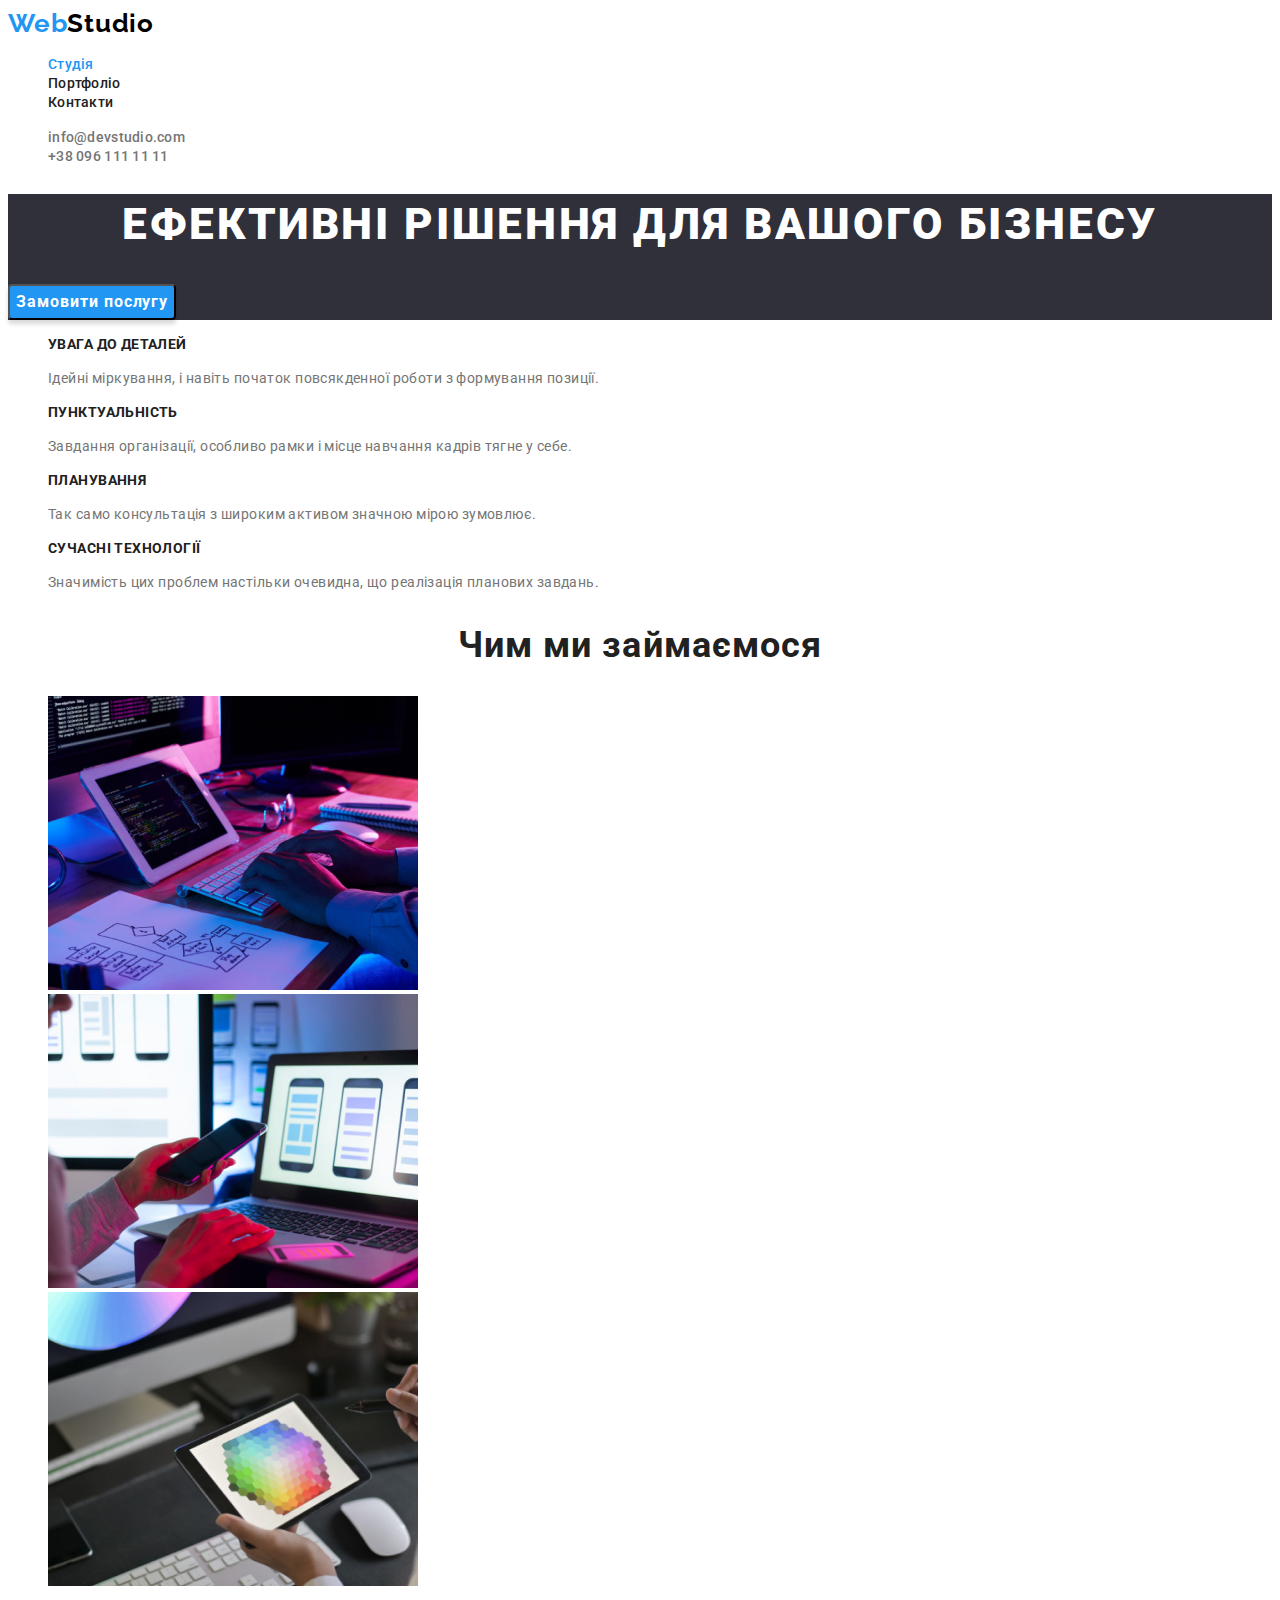
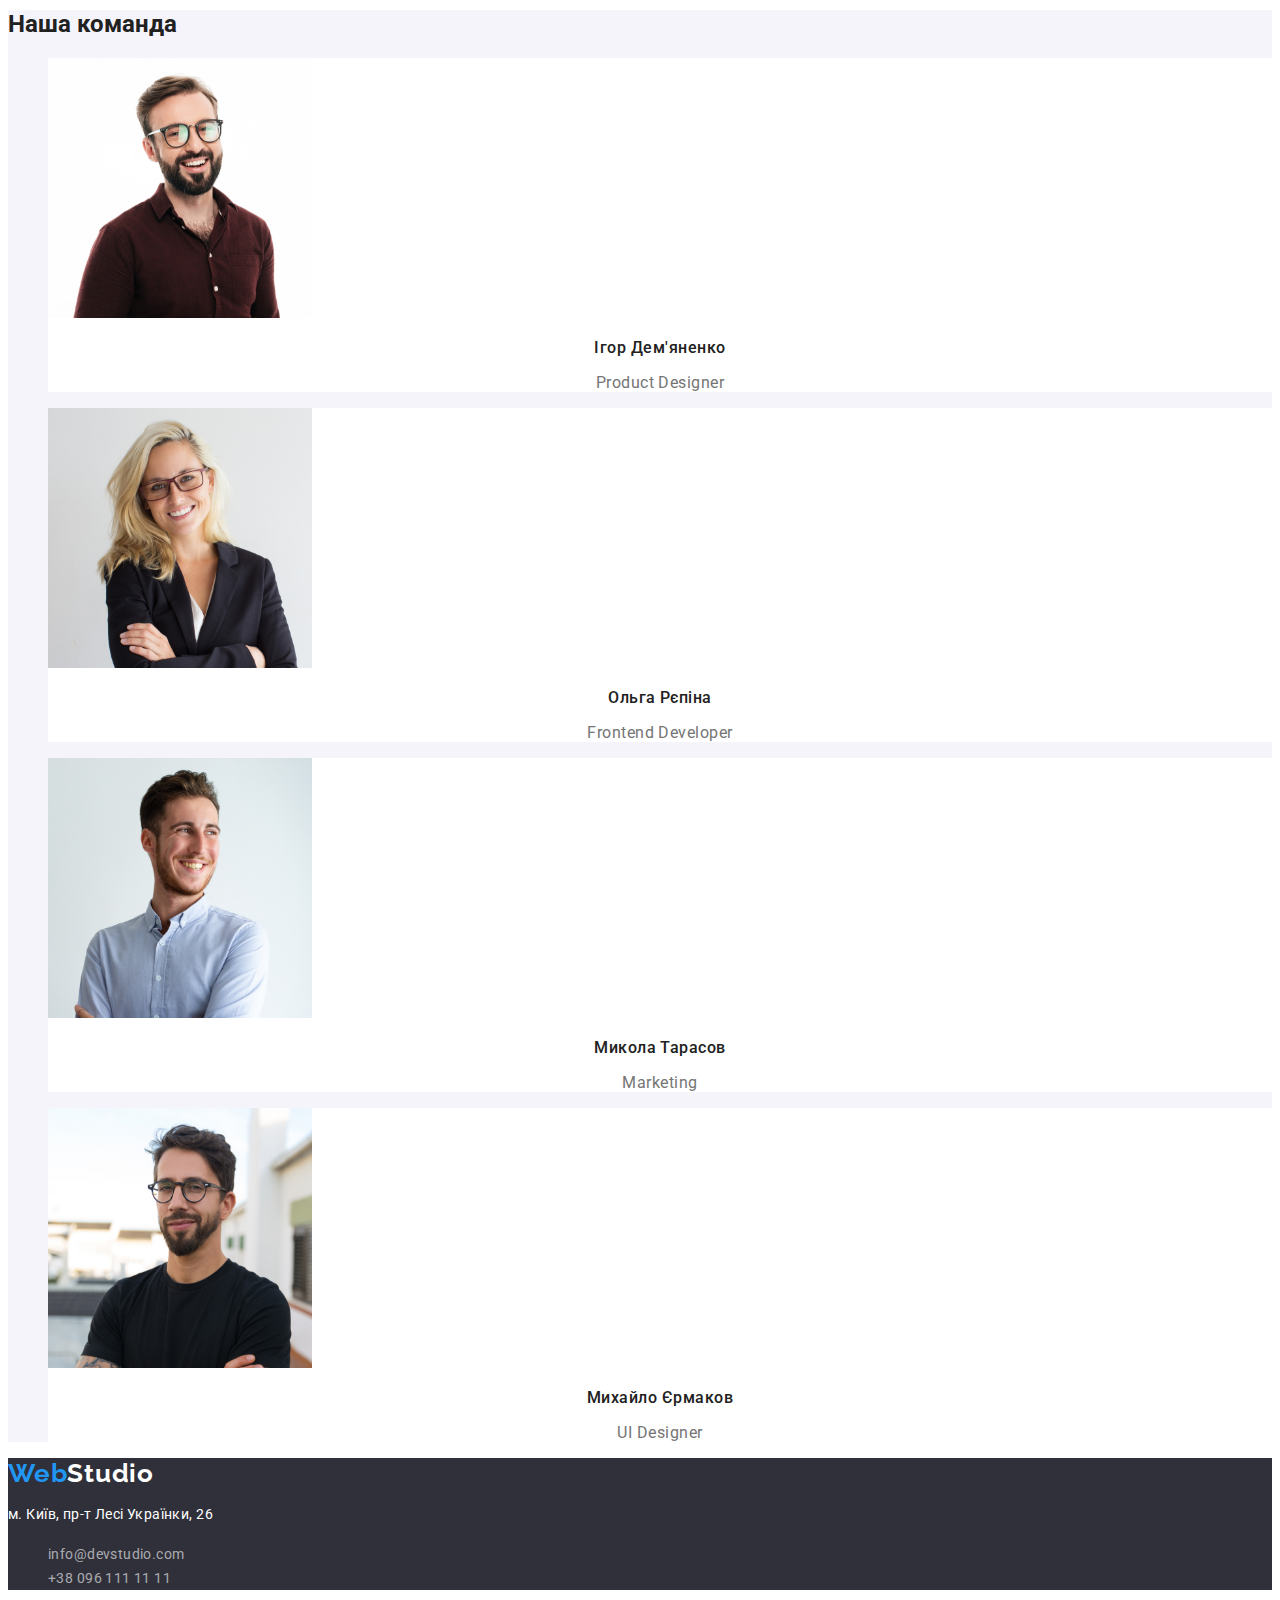
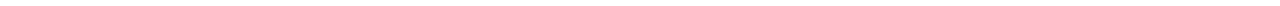
==== index.html @ c114417b "Add files via upload" ====
<!DOCTYPE html>
<html lang="uk">
  <head>
    <meta charset="UTF-8" />
    <meta name="viewport" content="width=device-width, initial-scale=1.0" />
    <link rel="stylesheet" href="./css/style.css" />
    <link rel="preconnect" href="https://fonts.googleapis.com" />
    <link rel="preconnect" href="https://fonts.gstatic.com" crossorigin />
    <link
      href="https://fonts.googleapis.com/css2?family=Montserrat:wght@400;700&family=Roboto:wght@400;500;700;900&display=swap"
      rel="stylesheet"
    />
    <link rel="preconnect" href="https://fonts.googleapis.com" />
    <link rel="preconnect" href="https://fonts.gstatic.com" crossorigin />
    <link
      href="https://fonts.googleapis.com/css2?family=Montserrat:wght@400;700&family=Raleway:wght@400;500;700;900&display=swap"
      rel="stylesheet"
    />

    <title>WebStudio</title>
  </head>

  <body class="body">
    <!-- the cap -->
    <header class="header">
      <nav>
        <a class="logo" href="./index.html"
          >Web<span class="studio">Studio</span></a
        >
        <ul class="page-list">
          <li>
            <a class="studia current" href="./index.html">Студія</a>
          </li>
          <li>
            <a class="portfolio" href="./portfolio.html">Портфоліо</a>
          </li>
          <li>
            <a class="contacts" href="./contacts.html">Контакти</a>
          </li>
        </ul>
      </nav>
      <ul class="list-header">
        <li>
          <a class="link-header" href="mailto:info@devstudio.com"
            >info@devstudio.com</a
          >
        </li>
        <li>
          <a class="link-header" href="tel:+380961111111">+38 096 111 11 11</a>
        </li>
      </ul>
    </header>

    <main>
      <!-- first box -->
      <section class="first-box">
        <h1 class="main-title">Ефективні рішення для вашого бізнесу</h1>
        <button class="main-button" type="button">
          <span class="text-main-button">Замовити послугу</span>
        </button>
      </section>

      <!-- second box -->
      <section class="second-box">
        <h2 hidden>наші переваги</h2>
        <ul class="page-list">
          <li>
            <h3 class="adv-title">УВАГА ДО ДЕТАЛЕЙ</h3>
            <p class="adv-paragraph">
              Ідейні міркування, і навіть початок повсякденної роботи з
              формування позиції.
            </p>
          </li>
          <li>
            <h3 class="adv-title">ПУНКТУАЛЬНІСТЬ</h3>
            <p class="adv-paragraph">
              Завдання організації, особливо рамки і місце навчання кадрів тягне
              у себе.
            </p>
          </li>
          <li>
            <h3 class="adv-title">ПЛАНУВАННЯ</h3>
            <p class="adv-paragraph">
              Так само консультація з широким активом значною мірою зумовлює.
            </p>
          </li>
          <li>
            <h3 class="adv-title">СУЧАСНІ ТЕХНОЛОГІЇ</h3>
            <p class="adv-paragraph">
              Значимість цих проблем настільки очевидна, що реалізація планових
              завдань.
            </p>
          </li>
        </ul>
      </section>
      <!-- work -->
      <section>
        <h2 class="third-title">Чим ми займаємося</h2>
        <ul class="page-list">
          <li>
            <img
              src="./images/programming.jpg"
              alt="programming"
              width="370"
              height="294"
            />
          </li>
          <li>
            <img
              src="./images/CreatingAplications.jpg"
              alt="CreatingAplications"
              width="370"
              height="294"
            />
          </li>
          <li>
            <img
              src="./images/testing.jpg"
              alt="testing"
              width="370"
              height="294"
            />
          </li>
        </ul>
      </section>
      <!-- our team -->
      <section class="our-team">
        <h2 class="our-team-title">Наша команда</h2>
        <ul class="page-list">
          <li class="igor">
            <img
              src="./images/igor.jpg"
              alt="Ігор Дем'яненко"
              width="264"
              height="260"
            />
            <h3 class="name">Ігор Дем'яненко</h3>
            <p class="proffetion">Product Designer</p>
          </li>
          <li class="olga">
            <img
              src="./images/olga.jpg"
              alt="Ольга Рєпіна"
              width="264"
              height="260"
            />
            <h3 class="name">Ольга Рєпіна</h3>
            <p class="proffetion">Frontend Developer</p>
          </li>
          <li class="mikola">
            <img
              src="./images/mikola.jpg"
              alt="Микола Тарасов"
              width="264"
              height="260"
            />
            <h3 class="name">Микола Тарасов</h3>
            <p class="proffetion">Marketing</p>
          </li>
          <li class="michailo">
            <img
              src="./images/michailo.jpg"
              alt="Михайло Єрмаков"
              width="264"
              height="260"
            />
            <h3 class="name">Михайло Єрмаков</h3>
            <p class="proffetion">UI Designer</p>
          </li>
        </ul>
      </section>
    </main>
    <!-- Floor -->
    <footer class="footer">
      <a class="web-foot" href="/"
        >Web<span class="studio-foot">Studio</span></a
      >
      <address class="address">
        <p class="addr">м. Київ, пр-т Лесі Українки, 26</p>
        <ul class="page-list">
          <li>
            <a class="link-foot" href="mailto:info@devstudio.com"
              >info@devstudio.com</a
            >
          </li>
          <li>
            <a class="link-foot" href="tel:+380961111111">+38 096 111 11 11</a>
          </li>
        </ul>
      </address>
    </footer>
  </body>
</html>
---- css/style.css ----
/* INDEX HTML */
:root {
  --second-color: #757575;
  --logo-color: #2196f3;
  --text-color: #212121;
  --text: Roboto, sans-serif;
  --logo-text: Raleway, sans-serif;
}
.body {
  font-family: Roboto, sans-serif;
  color: #212121;
  background: #fff;
}

.header {
  flex-shrink: 0;
}

.logo {
  color: var(--logo-color);
  font-family: var(--logo-text);
  font-size: 26px;
  font-style: normal;
  font-weight: 700;
  line-height: normal;
  letter-spacing: 0.78px;
  text-decoration: none;
}

.studio {
  color: #000;
  font-family: var(--logo-text);
  font-size: 26px;
  font-weight: 700;
  line-height: normal;
  letter-spacing: 0.78px;
}

.page-list {
  list-style: none;
}

.studia {
  color: var(--text-color);
  font-family: var(--text);
  font-size: 14px;
  font-weight: 500;
  line-height: normal;
  letter-spacing: 0.28px;
  text-decoration: none;
}

.page-list .studia.current {
  color: var(--logo-color);
}

.studia:hover,
.studia:focus {
  color: var(--logo-color);
  font-family: var(--text);
  font-size: 14px;
  font-style: normal;
  font-weight: 500;
  line-height: normal;
  letter-spacing: 0.28px;
}

.portfolio {
  color: var(--text-color);
  font-family: var(--text);
  font-size: 14px;
  font-weight: 500;
  line-height: normal;
  letter-spacing: 0.28px;
  text-decoration: none;
}

.portfolio:focus,
.portfolio:hover {
  color: var(--logo-color);
  font-family: var(--text);
  font-size: 14px;
  font-style: normal;
  font-weight: 500;
  line-height: normal;
  letter-spacing: 0.28px;
}

.contacts {
  color: var(--text-color);
  font-family: var(--text);
  font-size: 14px;
  font-weight: 500;
  line-height: normal;
  letter-spacing: 0.28px;
  text-decoration: none;
}

.contacts:focus,
.contacts:hover {
  color: var(--logo-color);
  font-family: var(--text);
  font-size: 14px;
  font-style: normal;
  font-weight: 500;
  line-height: normal;
  letter-spacing: 0.28px;
}

.list-header {
  list-style: none;
}

.link-header {
  color: var(--second-color);
  font-family: var(--text);
  font-size: 14px;
  font-style: normal;
  font-weight: 500;
  line-height: normal;
  letter-spacing: 0.28px;
  text-decoration: none;
}

.link-header:hover,
.link-header:focus {
  color: var(--logo-color);
  font-family: var(--text);
  font-size: 14px;
  font-style: normal;
  font-weight: 500;
  line-height: normal;
  letter-spacing: 0.28px;
}

/* first box index html */

.first-box {
  flex-shrink: 0;
  background: #2f303a;
}

.main-title {
  color: #fff;
  text-align: center;
  font-family: var(--text);
  font-size: 44px;
  font-style: normal;
  font-weight: 900;
  line-height: 60px;
  letter-spacing: 2.64px;
  text-transform: uppercase;
}

.main-button {
  border-radius: 4px;
  background: #2196f3;
  box-shadow: 0px 4px 4px 0px rgba(0, 0, 0, 0.15);
}

.text-main-button {
  color: #fff;
  text-align: center;
  font-family: var(--text);
  font-size: 16px;
  font-style: normal;
  font-weight: 700;
  line-height: 30px;
  letter-spacing: 0.96px;
  cursor: pointer;
}

/* second box index html */
.third-title {
  color: var(--text-color);
  text-align: center;
  font-family: var(--text);
  font-size: 36px;
  font-style: normal;
  font-weight: 700;
  line-height: normal;
  letter-spacing: 1.08px;
}

.adv-title {
  color: var(--text-color);
  font-family: var(--text);
  font-size: 14px;
  font-style: normal;
  font-weight: 700;
  letter-spacing: 0.42px;
  text-transform: uppercase;
}

.adv-paragraph {
  color: var(--second-color);
  font-family: var(--text);
  font-size: 14px;
  font-style: normal;
  font-weight: 400;
  line-height: 24px;
  letter-spacing: 0.42px;
}

/* our team */

.our-team-tile {
  color: var(--text-color);
  text-align: center;
  font-family: var(--text);
  font-size: 36px;
  font-style: normal;
  font-weight: 700;
  line-height: normal;
  letter-spacing: 1.08px;
}
.our-team {
  background: #f5f4fa;
}
.igor {
  background: #fff;
}
.olga {
  background: #fff;
}

.mikola {
  background: #fff;
}
.michailo {
  background: #fff;
}

.name {
  color: var(--text-color);
  font-family: var(--text);
  text-align: center;
  font-size: 16px;
  font-style: normal;
  font-weight: 500;
  line-height: normal;
  letter-spacing: 0.48px;
}

.proffetion {
  color: var(--second-color);
  font-family: var(--text);
  text-align: center;
  font-size: 16px;
  font-style: normal;
  font-weight: 400;
  line-height: normal;
  letter-spacing: 0.48px;
}

/* footer */

.footer {
  flex-shrink: 0;
  background: #2f303a;
}

.web-foot {
  color: var(--logo-color);
  font-family: var(--logo-text);
  font-size: 26px;
  font-weight: 700;
  letter-spacing: 0.78px;
  text-decoration: none;
}

.studio-foot {
  color: #fff;
  font-family: var(--logo-text);
  font-size: 26px;
  font-weight: 700;
  letter-spacing: 0.78px;
}

.address {
  font-style: normal;
}

.addr {
  color: #fff;
  font-family: var(--text);
  font-size: 14px;
  line-height: 24px;
  letter-spacing: 0.42px;
}

.link-foot {
  color: rgba(255, 255, 255, 0.6);
  font-family: var(--text);
  font-size: 14px;
  line-height: 24px;
  letter-spacing: 0.42px;
  text-decoration: none;
}

.link-foot:focus,
.link-foot:hover {
  color: var(--logo-color);
  font-family: var(--text);
  font-size: 14px;
  font-weight: 500;
  letter-spacing: 0.28px;
}

/* partfolio page */
.page-list .portfolio.current {
  color: var(--logo-color);
}

.sec-portfolio {
  gap: 94px;
  background: #fff;
}

.filter {
  color: var(--text-color);
  background-color: #f5f4fa;
  font-family: var(--text);
  font-size: 16px;
  font-style: normal;
  font-weight: 500;
  line-height: 26px;
  letter-spacing: 0.48px;
  cursor: pointer;
}

.filter:hover,
.filter:focus {
  background-color: #2196f3;
  color: #fff;
}

.link-work {
  text-decoration: none;
}

.work {
  width: 370px;
  height: 404px;
  flex-shrink: 0;
  border: 1px solid #eee;
  background: #fff;
}

.work-name {
  color: var(--text-color);
  font-family: var(--text);
  font-size: 18px;
  font-weight: 700;
  line-height: 36px;
  letter-spacing: 1.08px;
  width: 322px;
}

.work-title {
  font-family: var(--text);
  color: #757575;
  font-size: 16px;
  line-height: 30px;
  letter-spacing: 0.48px;
}

.page-list .filter.current {
  color: #fff;
  background-color: var(--logo-color);
}
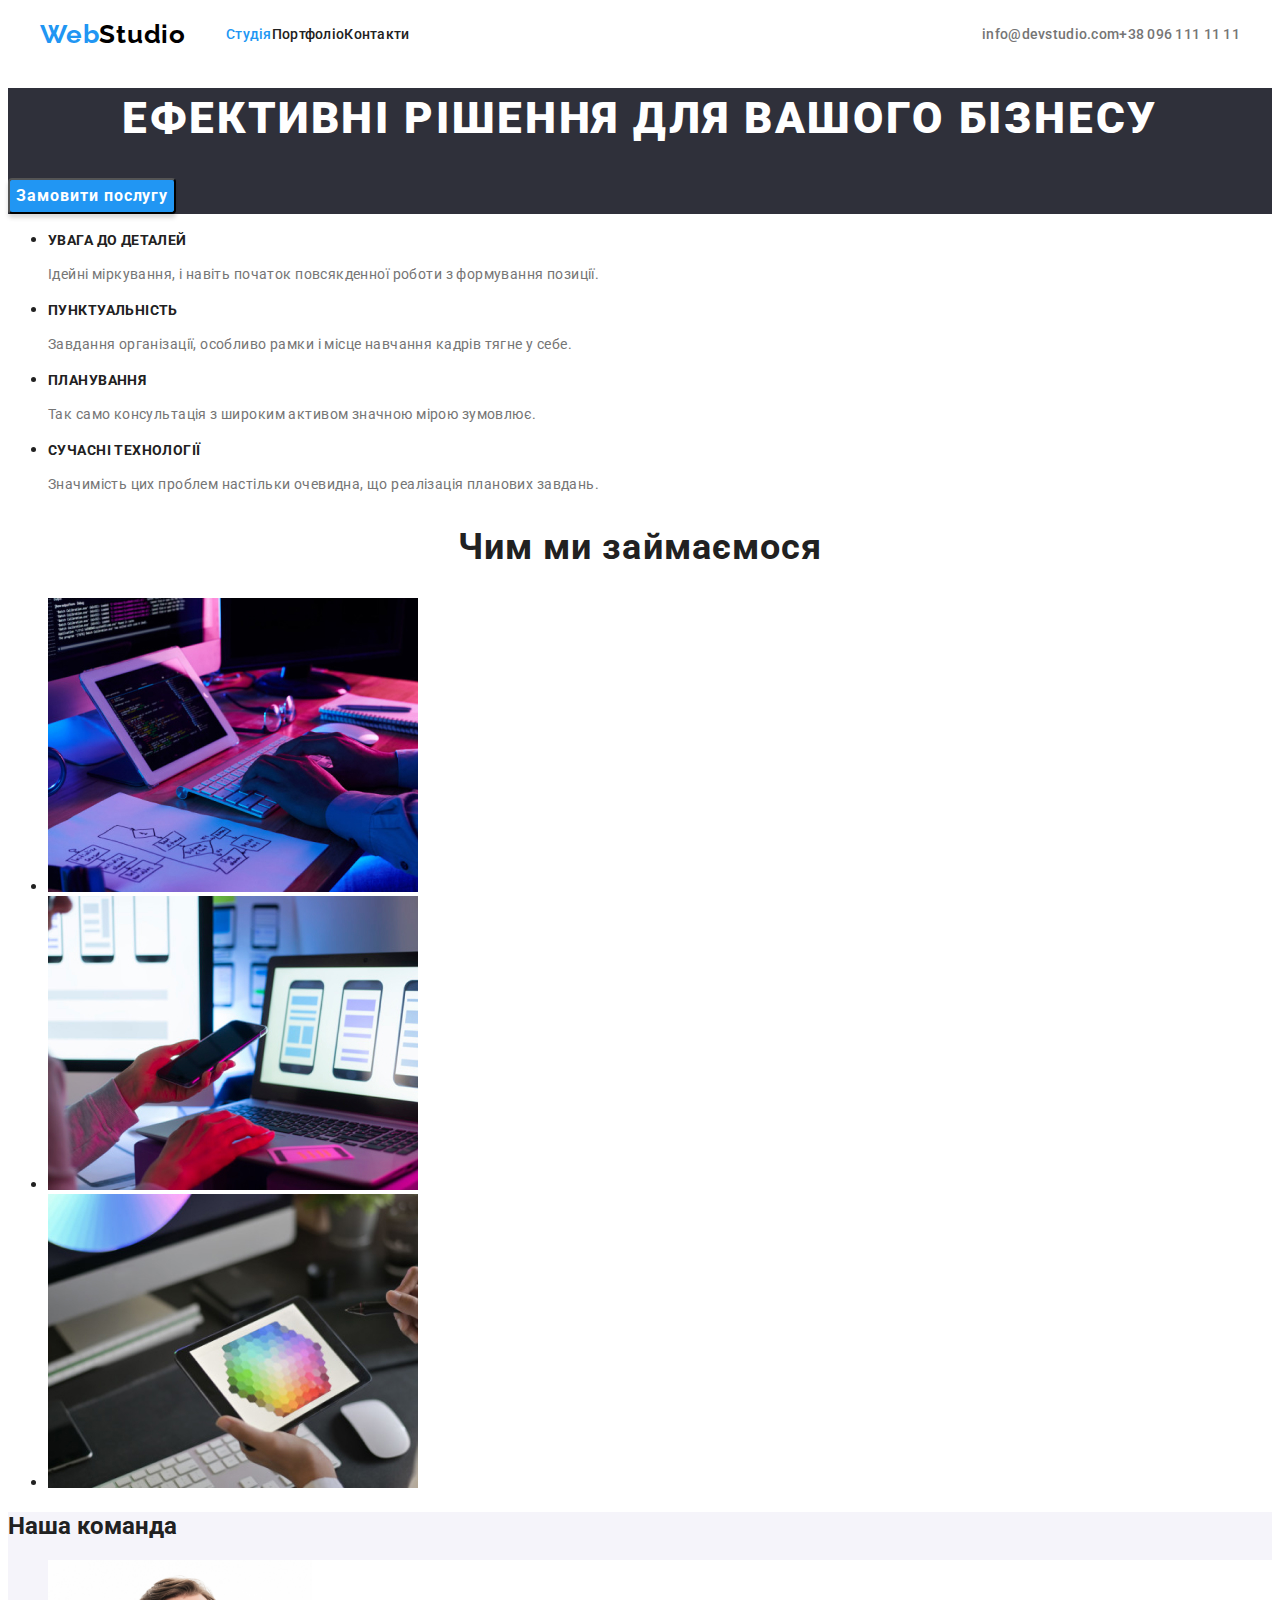
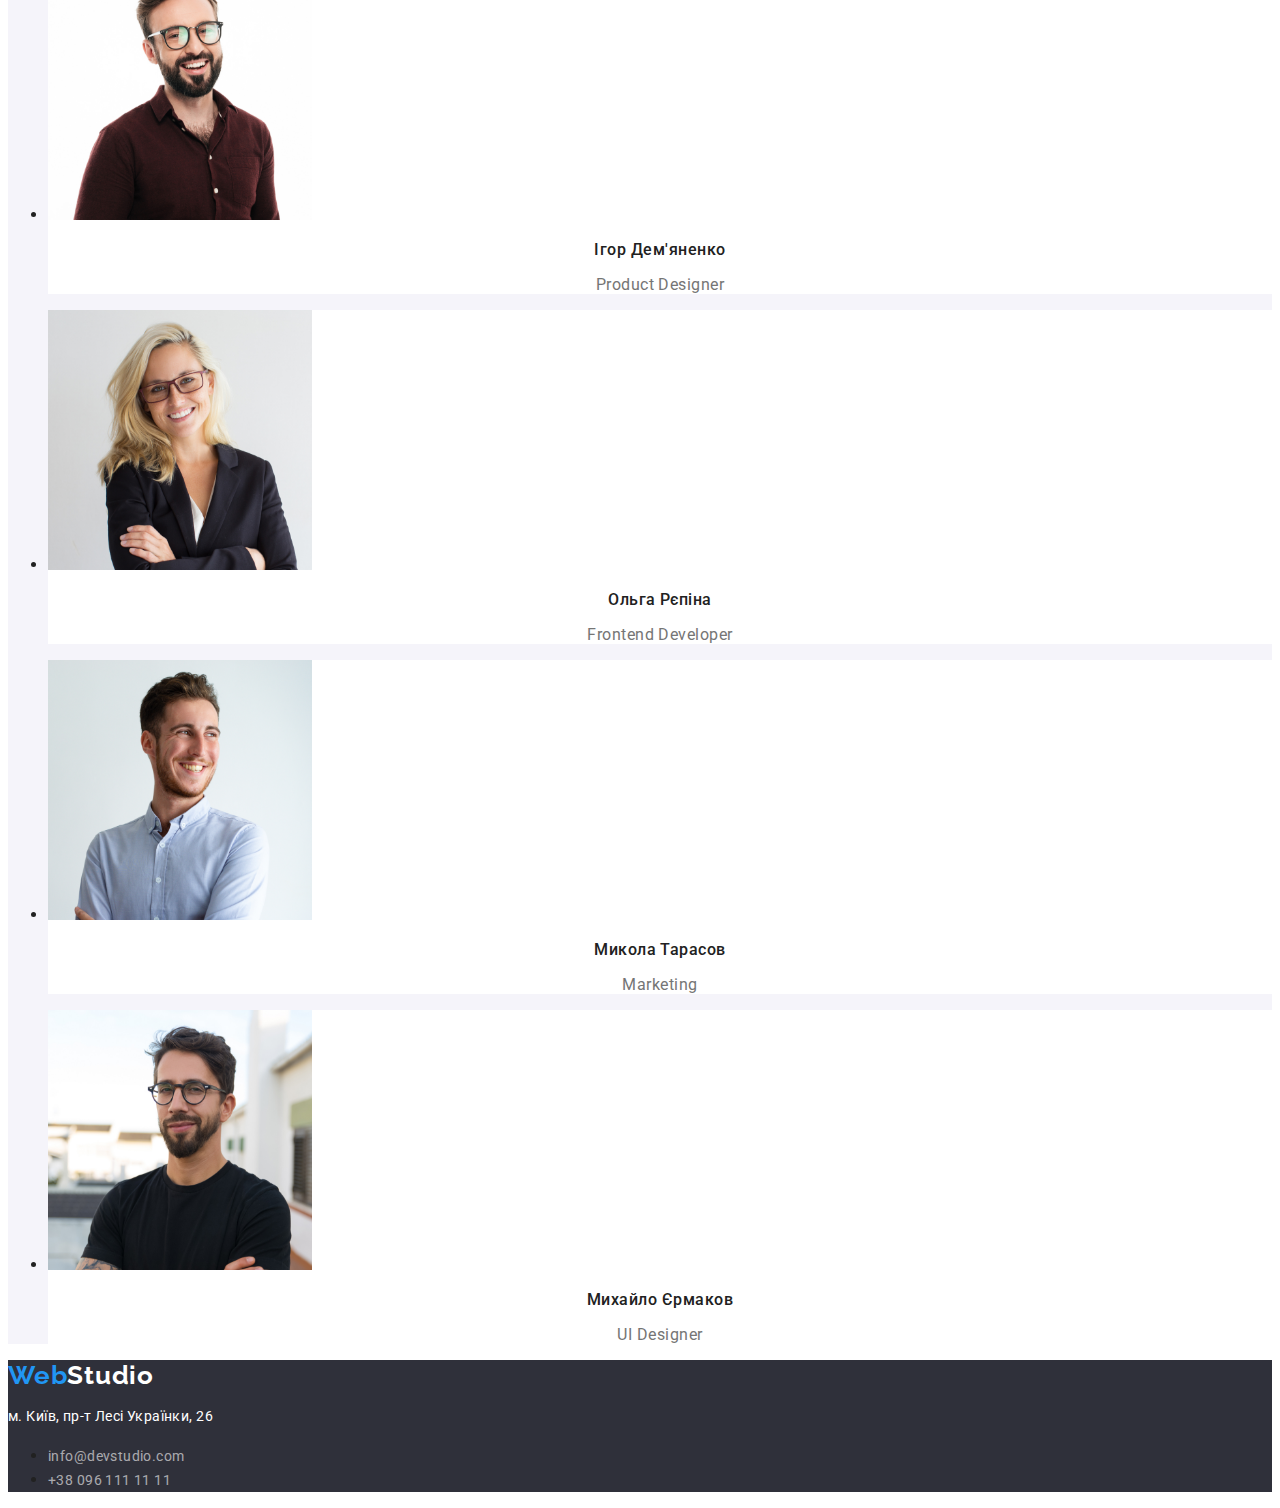
==== commit 6050b419: "ь" ====
--- a/index.html
+++ b/index.html
@@ -3,7 +3,7 @@
   <head>
     <meta charset="UTF-8" />
     <meta name="viewport" content="width=device-width, initial-scale=1.0" />
-    <link rel="stylesheet" href="./css/style.css" />
+
     <link rel="preconnect" href="https://fonts.googleapis.com" />
     <link rel="preconnect" href="https://fonts.gstatic.com" crossorigin />
     <link
@@ -16,39 +16,52 @@
       href="https://fonts.googleapis.com/css2?family=Montserrat:wght@400;700&family=Raleway:wght@400;500;700;900&display=swap"
       rel="stylesheet"
     />
-
+    <link
+      rel="stylesheet"
+      href="https://cdnjs.cloudflare.com/ajax/libs/modern-normalize/2.0.0/modern-normalize.min.css"
+      integrity="sha512-4xo8blKMVCiXpTaLzQSLSw3KFOVPWhm/TRtuPVc4WG6kUgjH6J03IBuG7JZPkcWMxJ5huwaBpOpnwYElP/m6wg=="
+      crossorigin="anonymous"
+      referrerpolicy="no-referrer"
+    />
+    <link rel="stylesheet" href="./css/style.css" />
     <title>WebStudio</title>
   </head>
 
   <body class="body">
     <!-- the cap -->
     <header class="header">
-      <nav>
-        <a class="logo" href="./index.html"
-          >Web<span class="studio">Studio</span></a
-        >
-        <ul class="page-list">
-          <li>
-            <a class="studia current" href="./index.html">Студія</a>
-          </li>
-          <li>
-            <a class="portfolio" href="./portfolio.html">Портфоліо</a>
-          </li>
-          <li>
-            <a class="contacts" href="./contacts.html">Контакти</a>
-          </li>
-        </ul>
-      </nav>
-      <ul class="list-header">
-        <li>
-          <a class="link-header" href="mailto:info@devstudio.com"
-            >info@devstudio.com</a
-          >
-        </li>
-        <li>
-          <a class="link-header" href="tel:+380961111111">+38 096 111 11 11</a>
-        </li>
-      </ul>
+      <div class="conteiner">
+        <div class="head-conteiner">
+          <nav class="nav-conteiner">
+            <a class="logo" href="./index.html"
+              >Web<span class="studio">Studio</span></a
+            >
+            <ul class="nav-list">
+              <li>
+                <a class="nav-item current" href="./index.html">Студія</a>
+              </li>
+              <li>
+                <a class="nav-item" href="./portfolio.html">Портфоліо</a>
+              </li>
+              <li>
+                <a class="nav-item" href="./contacts.html">Контакти</a>
+              </li>
+            </ul>
+          </nav>
+          <ul class="list-header">
+            <li>
+              <a class="link-header" href="mailto:info@devstudio.com"
+                >info@devstudio.com</a
+              >
+            </li>
+            <li>
+              <a class="link-header" href="tel:+380961111111"
+                >+38 096 111 11 11</a
+              >
+            </li>
+          </ul>
+        </div>
+      </div>
     </header>
 
     <main>
--- a/css/style.css
+++ b/css/style.css
@@ -1,4 +1,10 @@
 /* INDEX HTML */
+
+*,
+::before,
+::after {
+  box-sizing: border-box;
+}
 :root {
   --second-color: #757575;
   --logo-color: #2196f3;
@@ -12,8 +18,20 @@
   background: #fff;
 }
 
+.conteiner {
+  width: 1200px;
+  margin-right: auto;
+  margin-left: auto;
+}
+
 .header {
   flex-shrink: 0;
+}
+
+.head-conteiner {
+  display: flex;
+  justify-content: space-between;
+  align-items: center;
 }
 
 .logo {
@@ -36,68 +54,34 @@
   letter-spacing: 0.78px;
 }
 
-.page-list {
+.nav-conteiner {
+  display: flex;
+
+  align-items: center;
+}
+
+.nav-list {
   list-style: none;
-}
-
-.studia {
-  color: var(--text-color);
-  font-family: var(--text);
-  font-size: 14px;
-  font-weight: 500;
-  line-height: normal;
-  letter-spacing: 0.28px;
-  text-decoration: none;
-}
-
-.page-list .studia.current {
-  color: var(--logo-color);
-}
-
-.studia:hover,
-.studia:focus {
-  color: var(--logo-color);
-  font-family: var(--text);
-  font-size: 14px;
-  font-style: normal;
-  font-weight: 500;
-  line-height: normal;
-  letter-spacing: 0.28px;
-}
-
-.portfolio {
-  color: var(--text-color);
-  font-family: var(--text);
-  font-size: 14px;
-  font-weight: 500;
-  line-height: normal;
-  letter-spacing: 0.28px;
-  text-decoration: none;
-}
-
-.portfolio:focus,
-.portfolio:hover {
-  color: var(--logo-color);
-  font-family: var(--text);
-  font-size: 14px;
-  font-style: normal;
-  font-weight: 500;
-  line-height: normal;
-  letter-spacing: 0.28px;
-}
-
-.contacts {
-  color: var(--text-color);
-  font-family: var(--text);
-  font-size: 14px;
-  font-weight: 500;
-  line-height: normal;
-  letter-spacing: 0.28px;
-  text-decoration: none;
-}
-
-.contacts:focus,
-.contacts:hover {
+  display: flex;
+}
+
+.nav-item {
+  color: var(--text-color);
+  font-family: var(--text);
+  font-size: 14px;
+  font-weight: 500;
+  line-height: normal;
+  letter-spacing: 0.28px;
+  text-decoration: none;
+  display: flex;
+}
+
+.nav-list .nav-item.current {
+  color: var(--logo-color);
+}
+
+.nav-item:hover,
+.nav-item:focus {
   color: var(--logo-color);
   font-family: var(--text);
   font-size: 14px;
@@ -109,6 +93,7 @@
 
 .list-header {
   list-style: none;
+  display: flex;
 }
 
 .link-header {
@@ -138,6 +123,8 @@
 .first-box {
   flex-shrink: 0;
   background: #2f303a;
+  justify-content: center;
+  align-items: center;
 }
 
 .main-title {
@@ -365,7 +352,11 @@
   letter-spacing: 0.48px;
 }
 
-.page-list .filter.current {
+.filter-list {
+  list-style: none;
+}
+
+.filter-list .filter.current {
   color: #fff;
   background-color: var(--logo-color);
 }
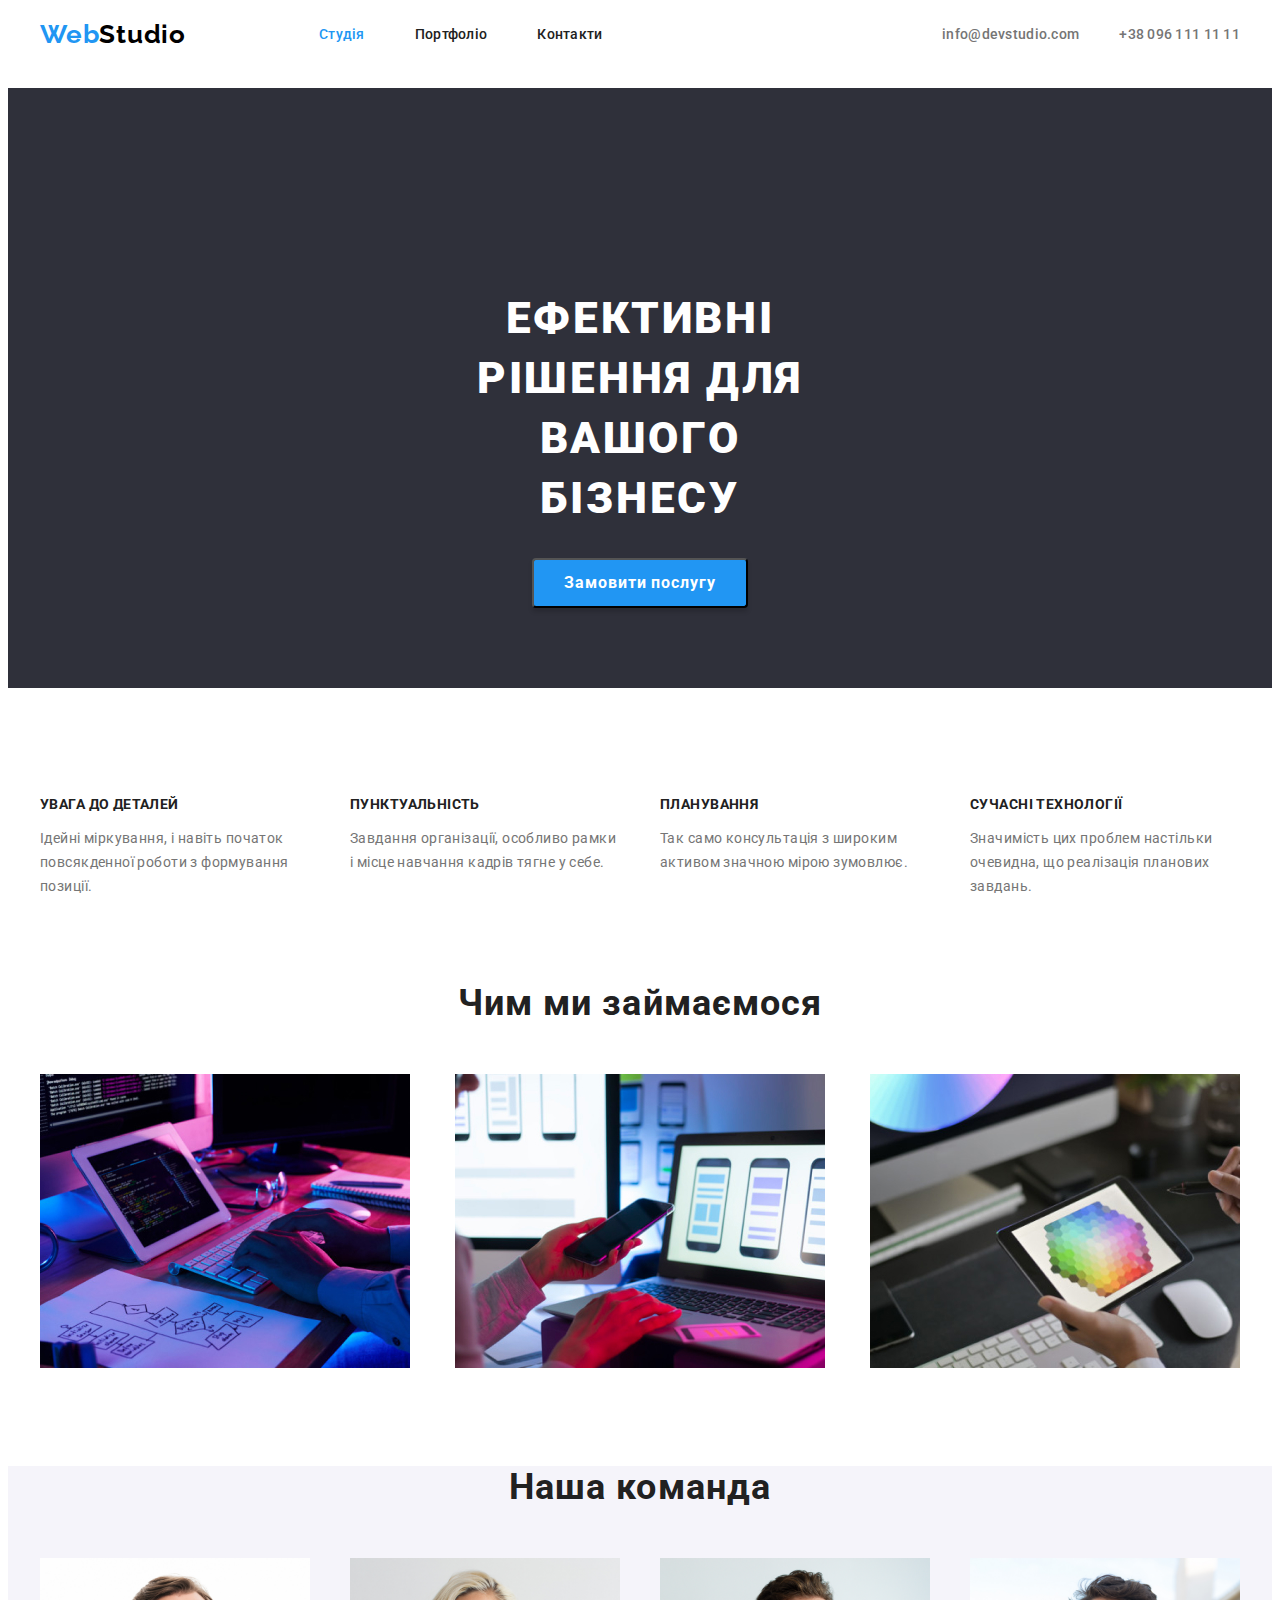
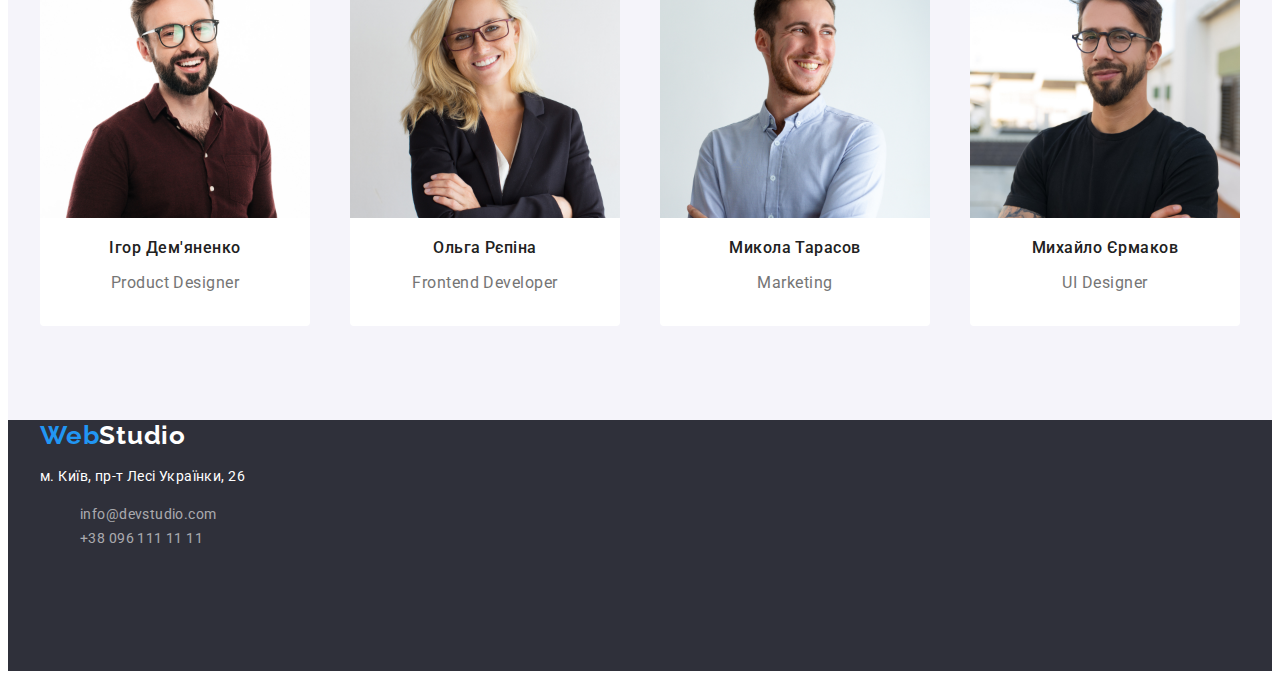
==== commit 1feff3b1: "m" ====
--- a/index.html
+++ b/index.html
@@ -37,24 +37,24 @@
               >Web<span class="studio">Studio</span></a
             >
             <ul class="nav-list">
-              <li>
-                <a class="nav-item current" href="./index.html">Студія</a>
+              <li class="nav-item">
+                <a class="nav-link current" href="./index.html">Студія</a>
               </li>
-              <li>
-                <a class="nav-item" href="./portfolio.html">Портфоліо</a>
+              <li class="nav-item">
+                <a class="nav-link" href="./portfolio.html">Портфоліо</a>
               </li>
-              <li>
-                <a class="nav-item" href="./contacts.html">Контакти</a>
+              <li class="nav-item">
+                <a class="nav-link" href="./contacts.html">Контакти</a>
               </li>
             </ul>
           </nav>
           <ul class="list-header">
-            <li>
+            <li class="mail-tel">
               <a class="link-header" href="mailto:info@devstudio.com"
                 >info@devstudio.com</a
               >
             </li>
-            <li>
+            <li class="mail-tel">
               <a class="link-header" href="tel:+380961111111"
                 >+38 096 111 11 11</a
               >
@@ -68,139 +68,159 @@
       <!-- first box -->
       <section class="first-box">
         <h1 class="main-title">Ефективні рішення для вашого бізнесу</h1>
-        <button class="main-button" type="button">
-          <span class="text-main-button">Замовити послугу</span>
-        </button>
+        <div class="hero-button">
+          <button class="main-button" type="button">
+            <span class="text-main-button">Замовити послугу</span>
+          </button>
+        </div>
       </section>
 
       <!-- second box -->
       <section class="second-box">
-        <h2 hidden>наші переваги</h2>
-        <ul class="page-list">
-          <li>
-            <h3 class="adv-title">УВАГА ДО ДЕТАЛЕЙ</h3>
-            <p class="adv-paragraph">
-              Ідейні міркування, і навіть початок повсякденної роботи з
-              формування позиції.
-            </p>
-          </li>
-          <li>
-            <h3 class="adv-title">ПУНКТУАЛЬНІСТЬ</h3>
-            <p class="adv-paragraph">
-              Завдання організації, особливо рамки і місце навчання кадрів тягне
-              у себе.
-            </p>
-          </li>
-          <li>
-            <h3 class="adv-title">ПЛАНУВАННЯ</h3>
-            <p class="adv-paragraph">
-              Так само консультація з широким активом значною мірою зумовлює.
-            </p>
-          </li>
-          <li>
-            <h3 class="adv-title">СУЧАСНІ ТЕХНОЛОГІЇ</h3>
-            <p class="adv-paragraph">
-              Значимість цих проблем настільки очевидна, що реалізація планових
-              завдань.
-            </p>
-          </li>
-        </ul>
+        <div class="conteiner">
+          <h2 hidden>наші переваги</h2>
+          <ul class="adv-list">
+            <li class="adv-item">
+              <h3 class="adv-title">УВАГА ДО ДЕТАЛЕЙ</h3>
+              <p class="adv-paragraph">
+                Ідейні міркування, і навіть початок повсякденної роботи з
+                формування позиції.
+              </p>
+            </li>
+            <li class="adv-item">
+              <h3 class="adv-title">ПУНКТУАЛЬНІСТЬ</h3>
+              <p class="adv-paragraph">
+                Завдання організації, особливо рамки і місце навчання кадрів
+                тягне у себе.
+              </p>
+            </li>
+            <li class="adv-item">
+              <h3 class="adv-title">ПЛАНУВАННЯ</h3>
+              <p class="adv-paragraph">
+                Так само консультація з широким активом значною мірою зумовлює.
+              </p>
+            </li>
+            <li class="adv-item">
+              <h3 class="adv-title">СУЧАСНІ ТЕХНОЛОГІЇ</h3>
+              <p class="adv-paragraph">
+                Значимість цих проблем настільки очевидна, що реалізація
+                планових завдань.
+              </p>
+            </li>
+          </ul>
+        </div>
       </section>
       <!-- work -->
       <section>
-        <h2 class="third-title">Чим ми займаємося</h2>
-        <ul class="page-list">
-          <li>
-            <img
-              src="./images/programming.jpg"
-              alt="programming"
-              width="370"
-              height="294"
-            />
-          </li>
-          <li>
-            <img
-              src="./images/CreatingAplications.jpg"
-              alt="CreatingAplications"
-              width="370"
-              height="294"
-            />
-          </li>
-          <li>
-            <img
-              src="./images/testing.jpg"
-              alt="testing"
-              width="370"
-              height="294"
-            />
-          </li>
-        </ul>
+        <div class="conteiner">
+          <h2 class="third-title">Чим ми займаємося</h2>
+          <ul class="work-list">
+            <li class="work-image">
+              <img
+                src="./images/programming.jpg"
+                alt="programming"
+                width="370"
+                height="294"
+              />
+            </li>
+            <li class="work-image">
+              <img
+                src="./images/CreatingAplications.jpg"
+                alt="CreatingAplications"
+                width="370"
+                height="294"
+              />
+            </li>
+            <li class="work-image">
+              <img
+                src="./images/testing.jpg"
+                alt="testing"
+                width="370"
+                height="294"
+              />
+            </li>
+          </ul>
+        </div>
       </section>
       <!-- our team -->
       <section class="our-team">
-        <h2 class="our-team-title">Наша команда</h2>
-        <ul class="page-list">
-          <li class="igor">
-            <img
-              src="./images/igor.jpg"
-              alt="Ігор Дем'яненко"
-              width="264"
-              height="260"
-            />
-            <h3 class="name">Ігор Дем'яненко</h3>
-            <p class="proffetion">Product Designer</p>
-          </li>
-          <li class="olga">
-            <img
-              src="./images/olga.jpg"
-              alt="Ольга Рєпіна"
-              width="264"
-              height="260"
-            />
-            <h3 class="name">Ольга Рєпіна</h3>
-            <p class="proffetion">Frontend Developer</p>
-          </li>
-          <li class="mikola">
-            <img
-              src="./images/mikola.jpg"
-              alt="Микола Тарасов"
-              width="264"
-              height="260"
-            />
-            <h3 class="name">Микола Тарасов</h3>
-            <p class="proffetion">Marketing</p>
-          </li>
-          <li class="michailo">
-            <img
-              src="./images/michailo.jpg"
-              alt="Михайло Єрмаков"
-              width="264"
-              height="260"
-            />
-            <h3 class="name">Михайло Єрмаков</h3>
-            <p class="proffetion">UI Designer</p>
-          </li>
-        </ul>
+        <div class="conteiner">
+          <h2 class="our-team-title">Наша команда</h2>
+          <ul class="team-list">
+            <li class="human">
+              <div class="human-box">
+                <img
+                  src="./images/igor.jpg"
+                  alt="Ігор Дем'яненко"
+                  width="270"
+                  height="260"
+                />
+                <h3 class="name">Ігор Дем'яненко</h3>
+                <p class="proffetion">Product Designer</p>
+              </div>
+            </li>
+            <li class="human">
+              <div class="human-box">
+                <img
+                  src="./images/olga.jpg"
+                  alt="Ольга Рєпіна"
+                  width="270"
+                  height="260"
+                />
+                <h3 class="name">Ольга Рєпіна</h3>
+                <p class="proffetion">Frontend Developer</p>
+              </div>
+            </li>
+            <li class="human">
+              <div class="human-box">
+                <img
+                  src="./images/mikola.jpg"
+                  alt="Микола Тарасов"
+                  width="270"
+                  height="260"
+                />
+                <h3 class="name">Микола Тарасов</h3>
+                <p class="proffetion">Marketing</p>
+              </div>
+            </li>
+            <li class="human">
+              <div class="human-box">
+                <img
+                  src="./images/michailo.jpg"
+                  alt="Михайло Єрмаков"
+                  width="270"
+                  height="260"
+                />
+                <h3 class="name">Михайло Єрмаков</h3>
+                <p class="proffetion">UI Designer</p>
+              </div>
+            </li>
+          </ul>
+        </div>
       </section>
     </main>
     <!-- Floor -->
     <footer class="footer">
-      <a class="web-foot" href="/"
-        >Web<span class="studio-foot">Studio</span></a
-      >
-      <address class="address">
-        <p class="addr">м. Київ, пр-т Лесі Українки, 26</p>
-        <ul class="page-list">
-          <li>
-            <a class="link-foot" href="mailto:info@devstudio.com"
-              >info@devstudio.com</a
-            >
-          </li>
-          <li>
-            <a class="link-foot" href="tel:+380961111111">+38 096 111 11 11</a>
-          </li>
-        </ul>
-      </address>
+      <div class="conteiner">
+        <a class="web-foot" href="/"
+          >Web<span class="studio-foot">Studio</span></a
+        >
+        <address class="address">
+          <p class="addr">м. Київ, пр-т Лесі Українки, 26</p>
+          <ul class="foot-link-list">
+            <li>
+              <a class="link-foot" href="mailto:info@devstudio.com"
+                >info@devstudio.com</a
+              >
+            </li>
+            <li>
+              <a class="link-foot" href="tel:+380961111111"
+                >+38 096 111 11 11</a
+              >
+            </li>
+          </ul>
+        </address>
+      </div>
     </footer>
   </body>
 </html>
--- a/css/style.css
+++ b/css/style.css
@@ -26,6 +26,7 @@
 
 .header {
   flex-shrink: 0;
+  height: 80px;
 }
 
 .head-conteiner {
@@ -43,6 +44,7 @@
   line-height: normal;
   letter-spacing: 0.78px;
   text-decoration: none;
+  margin-right: 93px;
 }
 
 .studio {
@@ -56,7 +58,6 @@
 
 .nav-conteiner {
   display: flex;
-
   align-items: center;
 }
 
@@ -65,7 +66,7 @@
   display: flex;
 }
 
-.nav-item {
+.nav-link {
   color: var(--text-color);
   font-family: var(--text);
   font-size: 14px;
@@ -76,12 +77,16 @@
   display: flex;
 }
 
-.nav-list .nav-item.current {
-  color: var(--logo-color);
-}
-
-.nav-item:hover,
-.nav-item:focus {
+.nav-list .nav-item + .nav-item {
+  margin-left: 50px;
+}
+
+.nav-list .nav-link.current {
+  color: var(--logo-color);
+}
+
+.nav-link:hover,
+.nav-link:focus {
   color: var(--logo-color);
   font-family: var(--text);
   font-size: 14px;
@@ -94,6 +99,10 @@
 .list-header {
   list-style: none;
   display: flex;
+}
+
+.list-header .mail-tel + .mail-tel {
+  margin-left: 40px;
 }
 
 .link-header {
@@ -119,12 +128,16 @@
 }
 
 /* first box index html */
+.hero-button {
+  display: flex;
+  justify-content: center;
+  align-items: center;
+}
 
 .first-box {
   flex-shrink: 0;
   background: #2f303a;
-  justify-content: center;
-  align-items: center;
+  height: 600px;
 }
 
 .main-title {
@@ -137,12 +150,19 @@
   line-height: 60px;
   letter-spacing: 2.64px;
   text-transform: uppercase;
+  /*  */
+  margin: 0;
+  padding-top: 200px;
+  padding-bottom: 30px;
+  padding-right: 452px;
+  padding-left: 452px;
 }
 
 .main-button {
   border-radius: 4px;
   background: #2196f3;
   box-shadow: 0px 4px 4px 0px rgba(0, 0, 0, 0.15);
+  height: 50px;
 }
 
 .text-main-button {
@@ -155,18 +175,29 @@
   line-height: 30px;
   letter-spacing: 0.96px;
   cursor: pointer;
+  /*  */
+  margin: 10px 24px 10px 24px;
+  height: 30px;
 }
 
 /* second box index html */
-.third-title {
-  color: var(--text-color);
-  text-align: center;
-  font-family: var(--text);
-  font-size: 36px;
-  font-style: normal;
-  font-weight: 700;
-  line-height: normal;
-  letter-spacing: 1.08px;
+
+.adv-list {
+  list-style: none;
+  display: flex;
+  justify-content: space-between;
+  padding: 0;
+  margin-top: 94px;
+}
+
+.adv-item {
+  display: inline-block;
+  margin: 0;
+  padding: 0;
+}
+
+.adv-list .adv-item + .adv-item {
+  margin-left: 30px;
 }
 
 .adv-title {
@@ -177,6 +208,8 @@
   font-weight: 700;
   letter-spacing: 0.42px;
   text-transform: uppercase;
+  width: 270px;
+  height: 16px;
 }
 
 .adv-paragraph {
@@ -187,11 +220,59 @@
   font-weight: 400;
   line-height: 24px;
   letter-spacing: 0.42px;
+  width: 270px;
+  height: 48px;
+}
+
+/* work images */
+
+.work-list {
+  list-style: none;
+  display: flex;
+  justify-content: space-between;
+  padding: 0;
+  margin-top: 50px;
+  margin-bottom: 94px;
+}
+
+.third-title {
+  color: var(--text-color);
+  text-align: center;
+  font-family: var(--text);
+  font-size: 36px;
+  font-style: normal;
+  font-weight: 700;
+  line-height: normal;
+  letter-spacing: 1.08px;
+  /*  */
+  margin-top: 94px;
+  margin-bottom: 0px;
 }
 
 /* our team */
 
-.our-team-tile {
+.team-list {
+  list-style: none;
+  display: flex;
+  justify-content: space-between;
+  padding: 0px 0px 94px 0px;
+  margin: 0px;
+}
+
+.human-box {
+  display: block;
+  width: 270px;
+  height: 368px;
+  flex-shrink: 0;
+  border-radius: 0px 0px 4px 4px;
+  background: #fff;
+}
+
+.team-list .human + .human {
+  margin-left: 30px;
+}
+
+.our-team-title {
   color: var(--text-color);
   text-align: center;
   font-family: var(--text);
@@ -200,23 +281,13 @@
   font-weight: 700;
   line-height: normal;
   letter-spacing: 1.08px;
+  /*  */
+  margin-top: 94px;
+  margin-bottom: 50px;
 }
 .our-team {
   background: #f5f4fa;
 }
-.igor {
-  background: #fff;
-}
-.olga {
-  background: #fff;
-}
-
-.mikola {
-  background: #fff;
-}
-.michailo {
-  background: #fff;
-}
 
 .name {
   color: var(--text-color);
@@ -241,10 +312,16 @@
 }
 
 /* footer */
+
+.foot-link-list {
+  list-style: none;
+  margin-top: 12px;
+}
 
 .footer {
   flex-shrink: 0;
   background: #2f303a;
+  height: 251px;
 }
 
 .web-foot {
@@ -254,6 +331,10 @@
   font-weight: 700;
   letter-spacing: 0.78px;
   text-decoration: none;
+  /*  */
+  width: 145px;
+  height: 31px;
+  margin-top: 60px;
 }
 
 .studio-foot {
@@ -274,6 +355,7 @@
   font-size: 14px;
   line-height: 24px;
   letter-spacing: 0.42px;
+  /*  */
 }
 
 .link-foot {
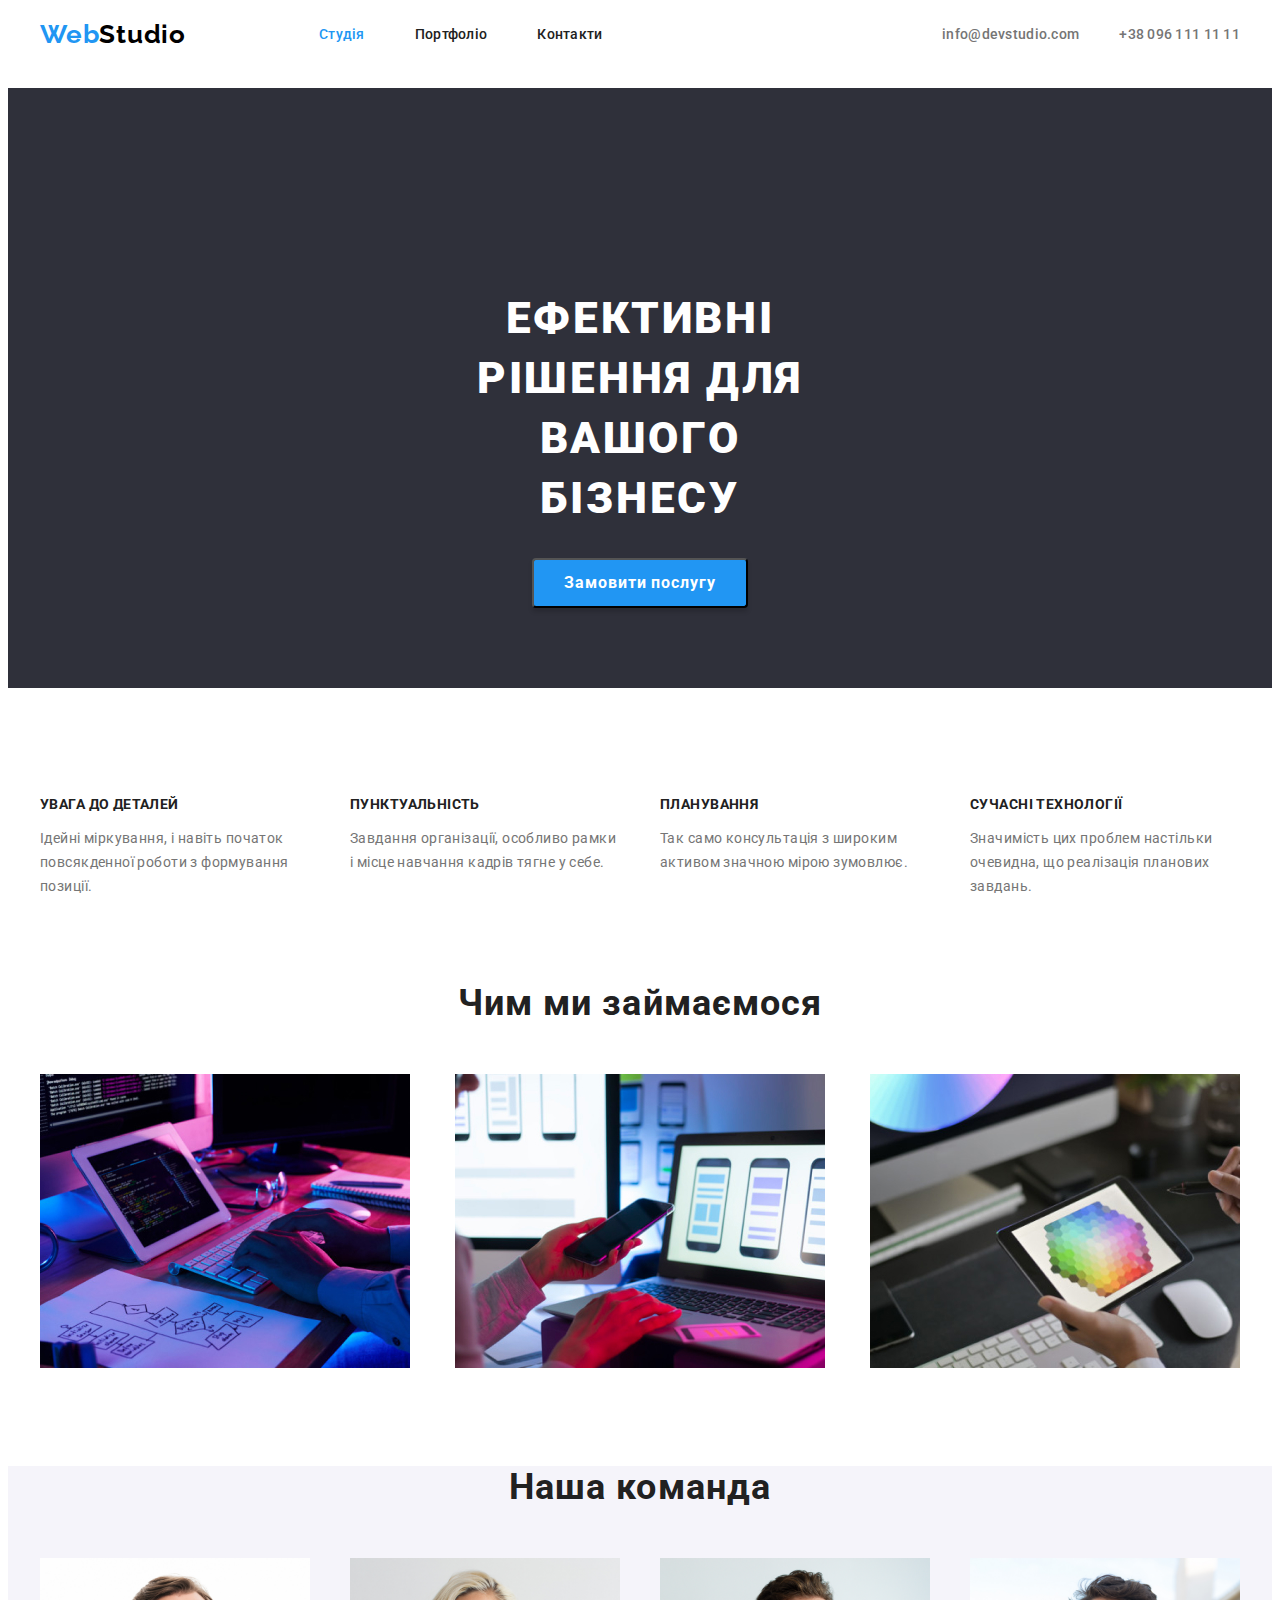
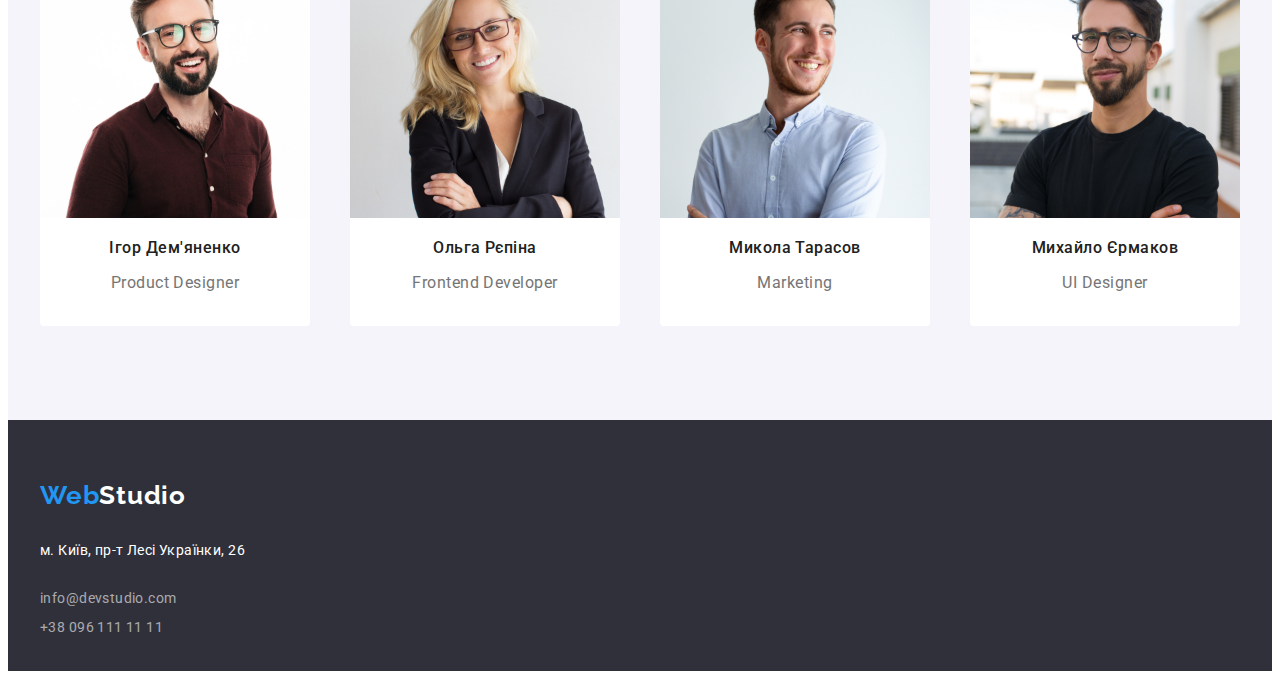
==== commit 5316e71d: "m" ====
--- a/index.html
+++ b/index.html
@@ -202,9 +202,11 @@
     <!-- Floor -->
     <footer class="footer">
       <div class="conteiner">
-        <a class="web-foot" href="/"
-          >Web<span class="studio-foot">Studio</span></a
-        >
+        <div class="logo-foot">
+          <a class="web-foot" href="/"
+            >Web<span class="studio-foot">Studio</span></a
+          >
+        </div>
         <address class="address">
           <p class="addr">м. Київ, пр-т Лесі Українки, 26</p>
           <ul class="foot-link-list">
--- a/css/style.css
+++ b/css/style.css
@@ -315,15 +315,19 @@
 
 .foot-link-list {
   list-style: none;
-  margin-top: 12px;
+  padding-left: 0;
 }
 
 .footer {
-  flex-shrink: 0;
   background: #2f303a;
   height: 251px;
 }
 
+.logo-foot {
+  display: block;
+  padding-top: 60px;
+}
+
 .web-foot {
   color: var(--logo-color);
   font-family: var(--logo-text);
@@ -334,7 +338,6 @@
   /*  */
   width: 145px;
   height: 31px;
-  margin-top: 60px;
 }
 
 .studio-foot {
@@ -356,15 +359,19 @@
   line-height: 24px;
   letter-spacing: 0.42px;
   /*  */
+  margin-top: 28px;
+  margin-bottom: 0;
 }
 
 .link-foot {
   color: rgba(255, 255, 255, 0.6);
   font-family: var(--text);
   font-size: 14px;
-  line-height: 24px;
   letter-spacing: 0.42px;
   text-decoration: none;
+  /*  */
+  display: inline-block;
+  margin-top: 12px;
 }
 
 .link-foot:focus,
@@ -377,13 +384,27 @@
 }
 
 /* partfolio page */
-.page-list .portfolio.current {
-  color: var(--logo-color);
-}
 
 .sec-portfolio {
-  gap: 94px;
   background: #fff;
+}
+
+.filter-list {
+  display: flex;
+  list-style: none;
+  justify-content: center;
+  margin-top: 94px;
+  margin-bottom: 50px;
+  padding: 0;
+}
+
+.filter-list .filter-item + .filter-item {
+  margin-left: 8px;
+}
+
+.filter-list .filter.current {
+  color: #fff;
+  background-color: var(--logo-color);
 }
 
 .filter {
@@ -396,6 +417,7 @@
   line-height: 26px;
   letter-spacing: 0.48px;
   cursor: pointer;
+  border-radius: 4px;
 }
 
 .filter:hover,
@@ -404,19 +426,39 @@
   color: #fff;
 }
 
-.link-work {
-  text-decoration: none;
-}
-
-.work {
+.link-project {
+  text-decoration: none;
+}
+
+.project {
   width: 370px;
   height: 404px;
   flex-shrink: 0;
   border: 1px solid #eee;
   background: #fff;
-}
-
-.work-name {
+  margin-right: 30px;
+  margin-bottom: 30px;
+}
+
+.project:nth-child(3n) {
+  margin-right: 0;
+}
+
+.project:nth-last-child(-n + 3) {
+  margin-bottom: 0px;
+}
+
+.project-list {
+  list-style: none;
+  display: flex;
+  flex-wrap: wrap;
+  justify-content: space-between;
+  padding: 0;
+  margin-top: 0px;
+  margin-bottom: 94px;
+}
+
+.project-name {
   color: var(--text-color);
   font-family: var(--text);
   font-size: 18px;
@@ -426,19 +468,10 @@
   width: 322px;
 }
 
-.work-title {
+.project-title {
   font-family: var(--text);
   color: #757575;
   font-size: 16px;
   line-height: 30px;
   letter-spacing: 0.48px;
 }
-
-.filter-list {
-  list-style: none;
-}
-
-.filter-list .filter.current {
-  color: #fff;
-  background-color: var(--logo-color);
-}
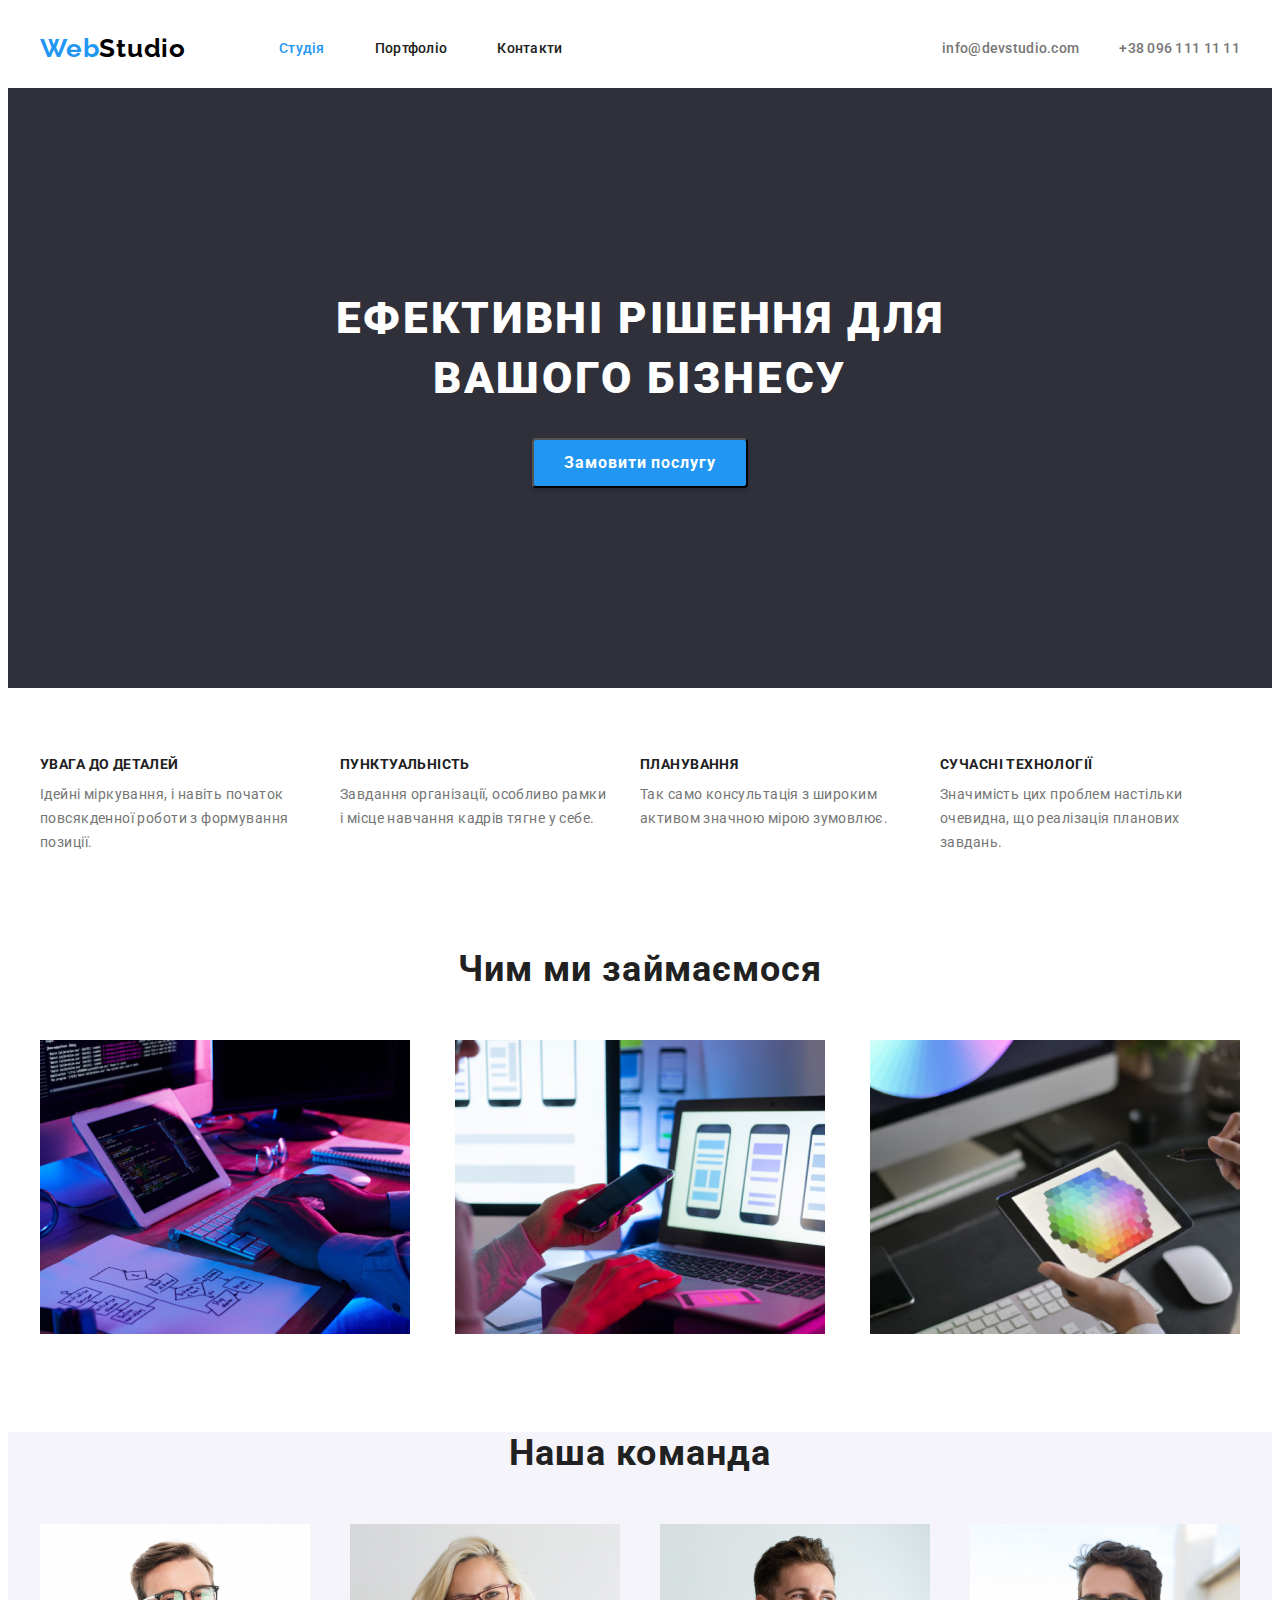
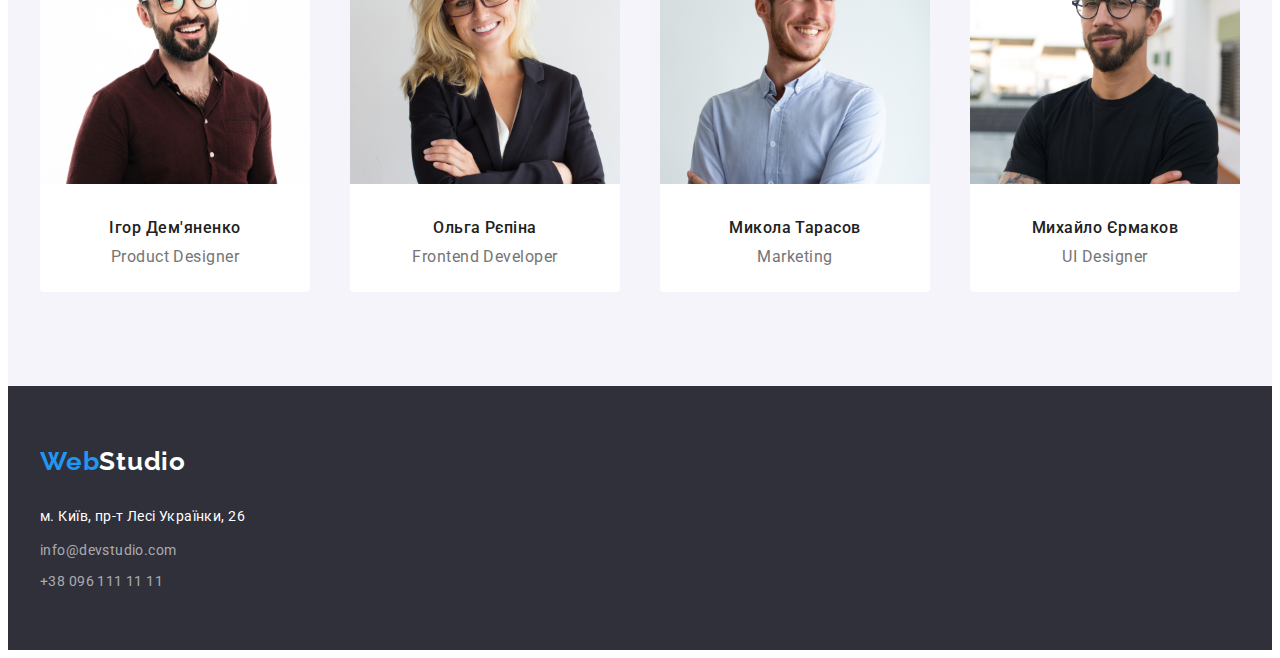
==== commit 5e125276: "m" ====
--- a/index.html
+++ b/index.html
@@ -30,45 +30,44 @@
   <body class="body">
     <!-- the cap -->
     <header class="header">
-      <div class="conteiner">
-        <div class="head-conteiner">
-          <nav class="nav-conteiner">
-            <a class="logo" href="./index.html"
-              >Web<span class="studio">Studio</span></a
+      <div class="conteiner head-conteiner">
+        <nav class="nav-conteiner">
+          <a class="logo" href="./index.html"
+            >Web<span class="studio">Studio</span></a
+          >
+          <ul class="nav-list">
+            <li class="nav-item">
+              <a class="nav-link current" href="./index.html">Студія</a>
+            </li>
+            <li class="nav-item">
+              <a class="nav-link" href="./portfolio.html">Портфоліо</a>
+            </li>
+            <li class="nav-item">
+              <a class="nav-link" href="./contacts.html">Контакти</a>
+            </li>
+          </ul>
+        </nav>
+        <ul class="list-header">
+          <li class="mail-tel">
+            <a class="link-header" href="mailto:info@devstudio.com"
+              >info@devstudio.com</a
             >
-            <ul class="nav-list">
-              <li class="nav-item">
-                <a class="nav-link current" href="./index.html">Студія</a>
-              </li>
-              <li class="nav-item">
-                <a class="nav-link" href="./portfolio.html">Портфоліо</a>
-              </li>
-              <li class="nav-item">
-                <a class="nav-link" href="./contacts.html">Контакти</a>
-              </li>
-            </ul>
-          </nav>
-          <ul class="list-header">
-            <li class="mail-tel">
-              <a class="link-header" href="mailto:info@devstudio.com"
-                >info@devstudio.com</a
-              >
-            </li>
-            <li class="mail-tel">
-              <a class="link-header" href="tel:+380961111111"
-                >+38 096 111 11 11</a
-              >
-            </li>
-          </ul>
-        </div>
+          </li>
+          <li class="mail-tel">
+            <a class="link-header" href="tel:+380961111111"
+              >+38 096 111 11 11</a
+            >
+          </li>
+        </ul>
       </div>
     </header>
 
     <main>
       <!-- first box -->
       <section class="first-box">
-        <h1 class="main-title">Ефективні рішення для вашого бізнесу</h1>
-        <div class="hero-button">
+        <div class="conteiner">
+          <h1 class="main-title">Ефективні рішення для вашого бізнесу</h1>
+
           <button class="main-button" type="button">
             <span class="text-main-button">Замовити послугу</span>
           </button>
@@ -78,7 +77,7 @@
       <!-- second box -->
       <section class="second-box">
         <div class="conteiner">
-          <h2 hidden>наші переваги</h2>
+          <h2 class="hide-title">наші переваги</h2>
           <ul class="adv-list">
             <li class="adv-item">
               <h3 class="adv-title">УВАГА ДО ДЕТАЛЕЙ</h3>
@@ -210,12 +209,12 @@
         <address class="address">
           <p class="addr">м. Київ, пр-т Лесі Українки, 26</p>
           <ul class="foot-link-list">
-            <li>
+            <li class="item-foot">
               <a class="link-foot" href="mailto:info@devstudio.com"
                 >info@devstudio.com</a
               >
             </li>
-            <li>
+            <li class="item-foot">
               <a class="link-foot" href="tel:+380961111111"
                 >+38 096 111 11 11</a
               >
--- a/css/style.css
+++ b/css/style.css
@@ -19,14 +19,15 @@
 }
 
 .conteiner {
-  width: 1200px;
+  width: 1230px;
   margin-right: auto;
   margin-left: auto;
+  padding-right: 15px;
+  padding-left: 15px;
 }
 
 .header {
   flex-shrink: 0;
-  height: 80px;
 }
 
 .head-conteiner {
@@ -64,6 +65,8 @@
 .nav-list {
   list-style: none;
   display: flex;
+  margin: 0;
+  padding-left: 0;
 }
 
 .nav-link {
@@ -74,7 +77,9 @@
   line-height: normal;
   letter-spacing: 0.28px;
   text-decoration: none;
-  display: flex;
+  display: block;
+  padding-bottom: 32px;
+  padding-top: 32px;
 }
 
 .nav-list .nav-item + .nav-item {
@@ -99,6 +104,8 @@
 .list-header {
   list-style: none;
   display: flex;
+  margin: 0;
+  padding-left: 0;
 }
 
 .list-header .mail-tel + .mail-tel {
@@ -114,6 +121,9 @@
   line-height: normal;
   letter-spacing: 0.28px;
   text-decoration: none;
+  display: block;
+  padding-bottom: 32px;
+  padding-top: 32px;
 }
 
 .link-header:hover,
@@ -128,16 +138,15 @@
 }
 
 /* first box index html */
-.hero-button {
-  display: flex;
-  justify-content: center;
-  align-items: center;
+.hero {
 }
 
 .first-box {
   flex-shrink: 0;
   background: #2f303a;
-  height: 600px;
+  display: block;
+  padding-top: 200px;
+  padding-bottom: 200px;
 }
 
 .main-title {
@@ -151,11 +160,13 @@
   letter-spacing: 2.64px;
   text-transform: uppercase;
   /*  */
-  margin: 0;
-  padding-top: 200px;
-  padding-bottom: 30px;
-  padding-right: 452px;
-  padding-left: 452px;
+  display: block;
+  padding: 0;
+  margin-top: 0;
+  margin-bottom: 30px;
+  margin-left: auto;
+  margin-right: auto;
+  width: 696px;
 }
 
 .main-button {
@@ -163,6 +174,9 @@
   background: #2196f3;
   box-shadow: 0px 4px 4px 0px rgba(0, 0, 0, 0.15);
   height: 50px;
+  display: block;
+  margin-left: auto;
+  margin-right: auto;
 }
 
 .text-main-button {
@@ -181,19 +195,22 @@
 }
 
 /* second box index html */
+.hide-title {
+  visibility: hidden;
+}
 
 .adv-list {
   list-style: none;
   display: flex;
-  justify-content: space-between;
   padding: 0;
-  margin-top: 94px;
+  margin: 0;
 }
 
 .adv-item {
-  display: inline-block;
-  margin: 0;
-  padding: 0;
+  display: block;
+  margin: 0;
+  padding-right: 0;
+  padding-left: 0;
 }
 
 .adv-list .adv-item + .adv-item {
@@ -210,6 +227,8 @@
   text-transform: uppercase;
   width: 270px;
   height: 16px;
+  margin-top: 0;
+  margin-bottom: 10px;
 }
 
 .adv-paragraph {
@@ -221,19 +240,11 @@
   line-height: 24px;
   letter-spacing: 0.42px;
   width: 270px;
-  height: 48px;
+  margin-top: 0;
+  margin-bottom: 0;
 }
 
 /* work images */
-
-.work-list {
-  list-style: none;
-  display: flex;
-  justify-content: space-between;
-  padding: 0;
-  margin-top: 50px;
-  margin-bottom: 94px;
-}
 
 .third-title {
   color: var(--text-color);
@@ -249,14 +260,26 @@
   margin-bottom: 0px;
 }
 
+.work-list {
+  list-style: none;
+  display: flex;
+  justify-content: space-between;
+  padding: 0;
+  margin-top: 50px;
+  margin-bottom: 0;
+}
+
 /* our team */
 
 .team-list {
   list-style: none;
   display: flex;
   justify-content: space-between;
-  padding: 0px 0px 94px 0px;
-  margin: 0px;
+  margin: 0;
+  padding-top: 50px;
+  padding-bottom: 94px;
+  padding-right: 0;
+  padding-left: 0;
 }
 
 .human-box {
@@ -283,7 +306,7 @@
   letter-spacing: 1.08px;
   /*  */
   margin-top: 94px;
-  margin-bottom: 50px;
+  margin-bottom: 0;
 }
 .our-team {
   background: #f5f4fa;
@@ -298,6 +321,8 @@
   font-weight: 500;
   line-height: normal;
   letter-spacing: 0.48px;
+  margin-top: 30px;
+  margin-bottom: 0;
 }
 
 .proffetion {
@@ -309,6 +334,8 @@
   font-weight: 400;
   line-height: normal;
   letter-spacing: 0.48px;
+  margin-top: 10px;
+  margin-bottom: 0;
 }
 
 /* footer */
@@ -316,16 +343,12 @@
 .foot-link-list {
   list-style: none;
   padding-left: 0;
+  padding-bottom: 60px;
+  margin: 0;
 }
 
 .footer {
   background: #2f303a;
-  height: 251px;
-}
-
-.logo-foot {
-  display: block;
-  padding-top: 60px;
 }
 
 .web-foot {
@@ -335,9 +358,8 @@
   font-weight: 700;
   letter-spacing: 0.78px;
   text-decoration: none;
-  /*  */
-  width: 145px;
-  height: 31px;
+  display: block;
+  padding-top: 60px;
 }
 
 .studio-foot {
@@ -363,6 +385,11 @@
   margin-bottom: 0;
 }
 
+.item-foot {
+  display: block;
+  margin-top: 12px;
+}
+
 .link-foot {
   color: rgba(255, 255, 255, 0.6);
   font-family: var(--text);
@@ -370,8 +397,6 @@
   letter-spacing: 0.42px;
   text-decoration: none;
   /*  */
-  display: inline-block;
-  margin-top: 12px;
 }
 
 .link-foot:focus,
@@ -393,9 +418,9 @@
   display: flex;
   list-style: none;
   justify-content: center;
-  margin-top: 94px;
-  margin-bottom: 50px;
-  padding: 0;
+  padding-top: 94px;
+  padding-bottom: 0px;
+  margin: 0;
 }
 
 .filter-list .filter-item + .filter-item {
@@ -453,9 +478,11 @@
   display: flex;
   flex-wrap: wrap;
   justify-content: space-between;
-  padding: 0;
-  margin-top: 0px;
-  margin-bottom: 94px;
+  margin: 0;
+  padding-top: 50px;
+  padding-bottom: 94px;
+  padding-left: 0;
+  padding-right: 0;
 }
 
 .project-name {
@@ -465,7 +492,8 @@
   font-weight: 700;
   line-height: 36px;
   letter-spacing: 1.08px;
-  width: 322px;
+  margin: 0;
+  padding: 20px 24px 4px 24px;
 }
 
 .project-title {
@@ -474,4 +502,6 @@
   font-size: 16px;
   line-height: 30px;
   letter-spacing: 0.48px;
-}
+  margin: 0;
+  padding: 0px 24px 20px 24px;
+}
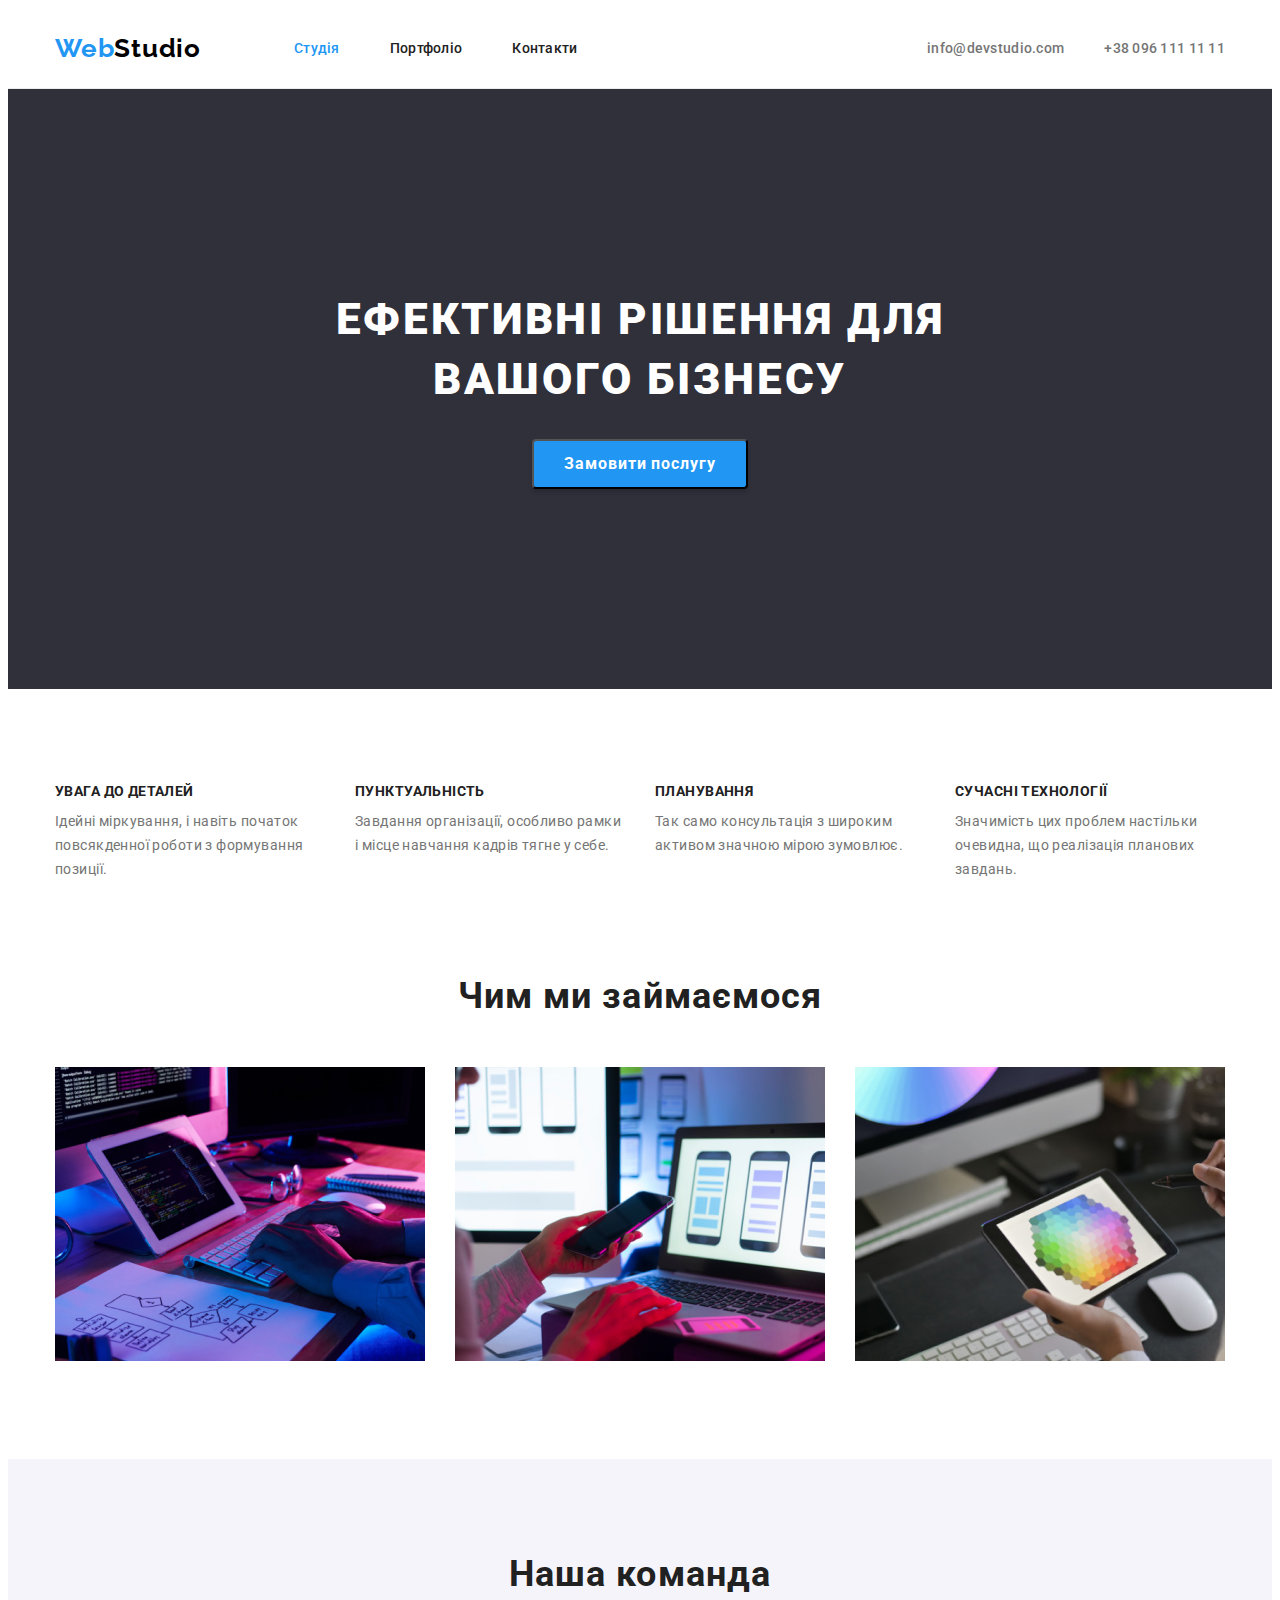
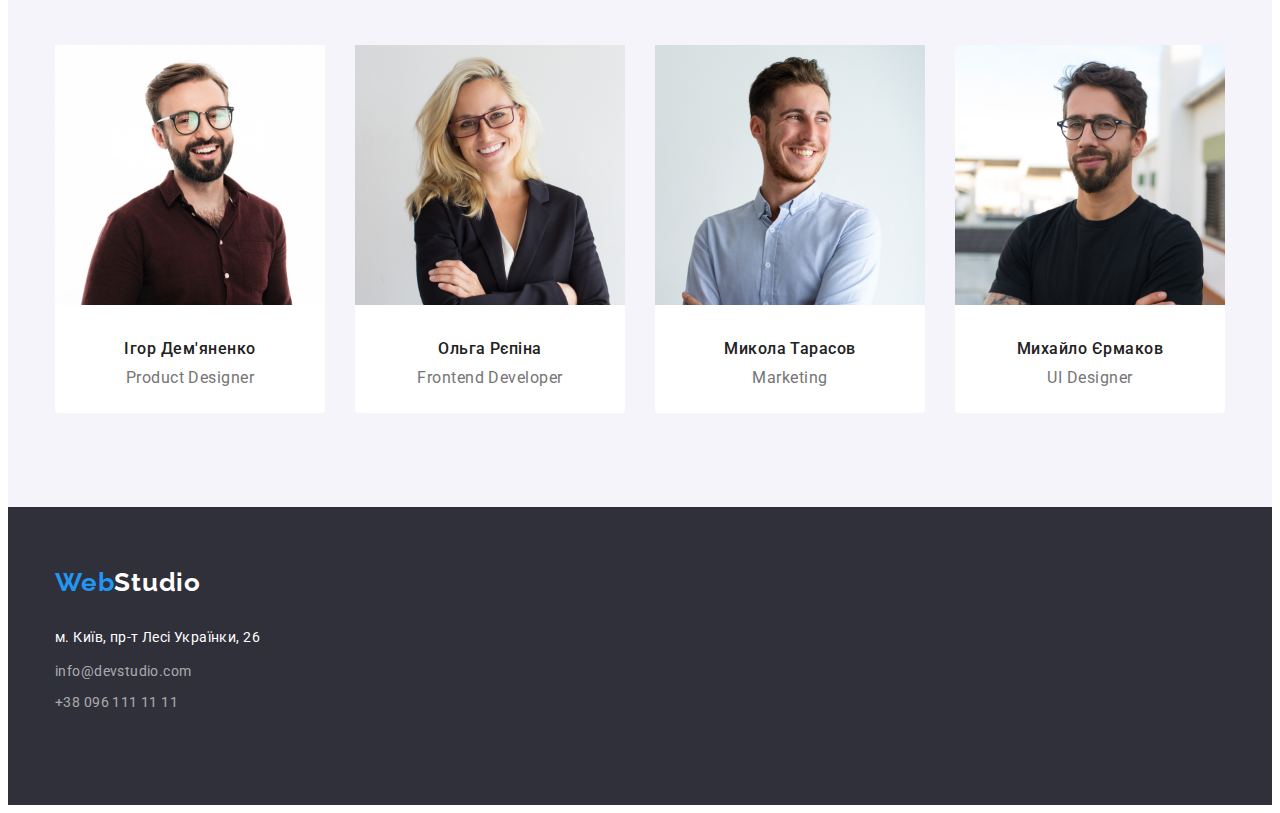
==== commit 4a7e3457: "ь" ====
--- a/index.html
+++ b/index.html
@@ -110,7 +110,7 @@
         </div>
       </section>
       <!-- work -->
-      <section>
+      <section class="work-box">
         <div class="conteiner">
           <h2 class="third-title">Чим ми займаємося</h2>
           <ul class="work-list">
--- a/css/style.css
+++ b/css/style.css
@@ -19,7 +19,7 @@
 }
 
 .conteiner {
-  width: 1230px;
+  width: 1200px;
   margin-right: auto;
   margin-left: auto;
   padding-right: 15px;
@@ -27,7 +27,7 @@
 }
 
 .header {
-  flex-shrink: 0;
+  border-bottom: 1px solid #ececec;
 }
 
 .head-conteiner {
@@ -142,9 +142,7 @@
 }
 
 .first-box {
-  flex-shrink: 0;
   background: #2f303a;
-  display: block;
   padding-top: 200px;
   padding-bottom: 200px;
 }
@@ -195,8 +193,23 @@
 }
 
 /* second box index html */
+
+.second-box {
+  padding-top: 94px;
+}
+
 .hide-title {
-  visibility: hidden;
+  position: absolute;
+  width: 1px;
+  height: 1px;
+  margin: -1px;
+  border: 0;
+  padding: 0;
+
+  white-space: nowrap;
+  clip-path: inset(100%);
+  clip: rect(0 0 0 0);
+  overflow: hidden;
 }
 
 .adv-list {
@@ -246,6 +259,10 @@
 
 /* work images */
 
+.work-box {
+  padding-top: 94px;
+  padding-bottom: 94px;
+}
 .third-title {
   color: var(--text-color);
   text-align: center;
@@ -256,17 +273,22 @@
   line-height: normal;
   letter-spacing: 1.08px;
   /*  */
-  margin-top: 94px;
-  margin-bottom: 0px;
+
+  margin: 0;
 }
 
 .work-list {
   list-style: none;
   display: flex;
-  justify-content: space-between;
-  padding: 0;
-  margin-top: 50px;
-  margin-bottom: 0;
+  margin: 0;
+  padding-top: 50px;
+  padding-bottom: 0;
+  padding-right: 0;
+  padding-left: 0;
+}
+
+.work-list .work-image + .work-image {
+  margin-left: 30px;
 }
 
 /* our team */
@@ -286,7 +308,6 @@
   display: block;
   width: 270px;
   height: 368px;
-  flex-shrink: 0;
   border-radius: 0px 0px 4px 4px;
   background: #fff;
 }
@@ -305,11 +326,12 @@
   line-height: normal;
   letter-spacing: 1.08px;
   /*  */
-  margin-top: 94px;
+  margin-top: 0;
   margin-bottom: 0;
 }
 .our-team {
   background: #f5f4fa;
+  padding-top: 94px;
 }
 
 .name {
@@ -343,12 +365,13 @@
 .foot-link-list {
   list-style: none;
   padding-left: 0;
-  padding-bottom: 60px;
   margin: 0;
 }
 
 .footer {
   background: #2f303a;
+  padding-top: 60px;
+  padding-bottom: 94px;
 }
 
 .web-foot {
@@ -358,8 +381,6 @@
   font-weight: 700;
   letter-spacing: 0.78px;
   text-decoration: none;
-  display: block;
-  padding-top: 60px;
 }
 
 .studio-foot {
@@ -386,7 +407,6 @@
 }
 
 .item-foot {
-  display: block;
   margin-top: 12px;
 }
 
@@ -412,14 +432,16 @@
 
 .sec-portfolio {
   background: #fff;
+  padding-bottom: 94px;
+
+  padding-top: 94px;
 }
 
 .filter-list {
   display: flex;
   list-style: none;
   justify-content: center;
-  padding-top: 94px;
-  padding-bottom: 0px;
+  padding-left: 0;
   margin: 0;
 }
 
@@ -458,7 +480,6 @@
 .project {
   width: 370px;
   height: 404px;
-  flex-shrink: 0;
   border: 1px solid #eee;
   background: #fff;
   margin-right: 30px;
@@ -477,12 +498,10 @@
   list-style: none;
   display: flex;
   flex-wrap: wrap;
-  justify-content: space-between;
-  margin: 0;
-  padding-top: 50px;
-  padding-bottom: 94px;
-  padding-left: 0;
-  padding-right: 0;
+
+  margin-top: 50px;
+  margin-bottom: 0;
+  padding: 0;
 }
 
 .project-name {
@@ -492,8 +511,8 @@
   font-weight: 700;
   line-height: 36px;
   letter-spacing: 1.08px;
-  margin: 0;
-  padding: 20px 24px 4px 24px;
+  padding: 0;
+  margin: 20px 24px 4px 24px;
 }
 
 .project-title {
@@ -502,6 +521,6 @@
   font-size: 16px;
   line-height: 30px;
   letter-spacing: 0.48px;
-  margin: 0;
-  padding: 0px 24px 20px 24px;
-}
+  padding: 0;
+  margin: 0px 24px 20px 24px;
+}
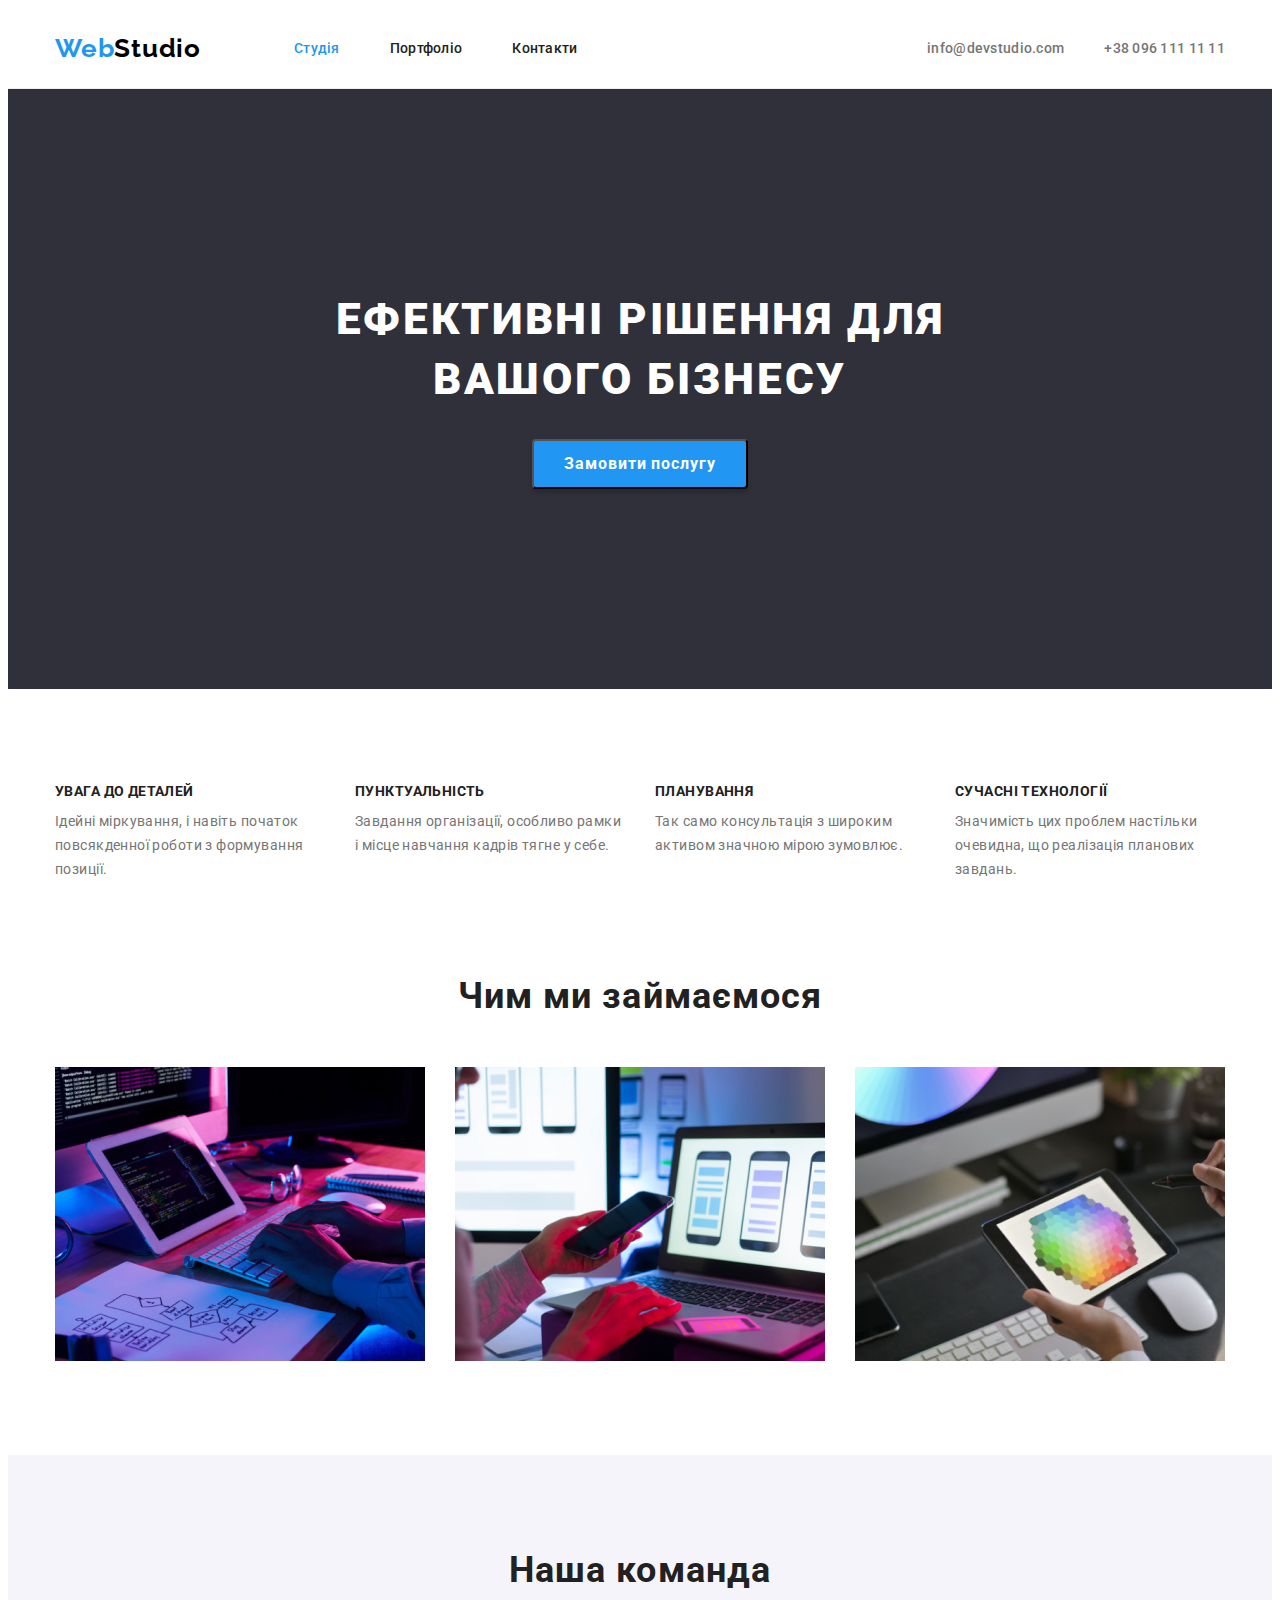
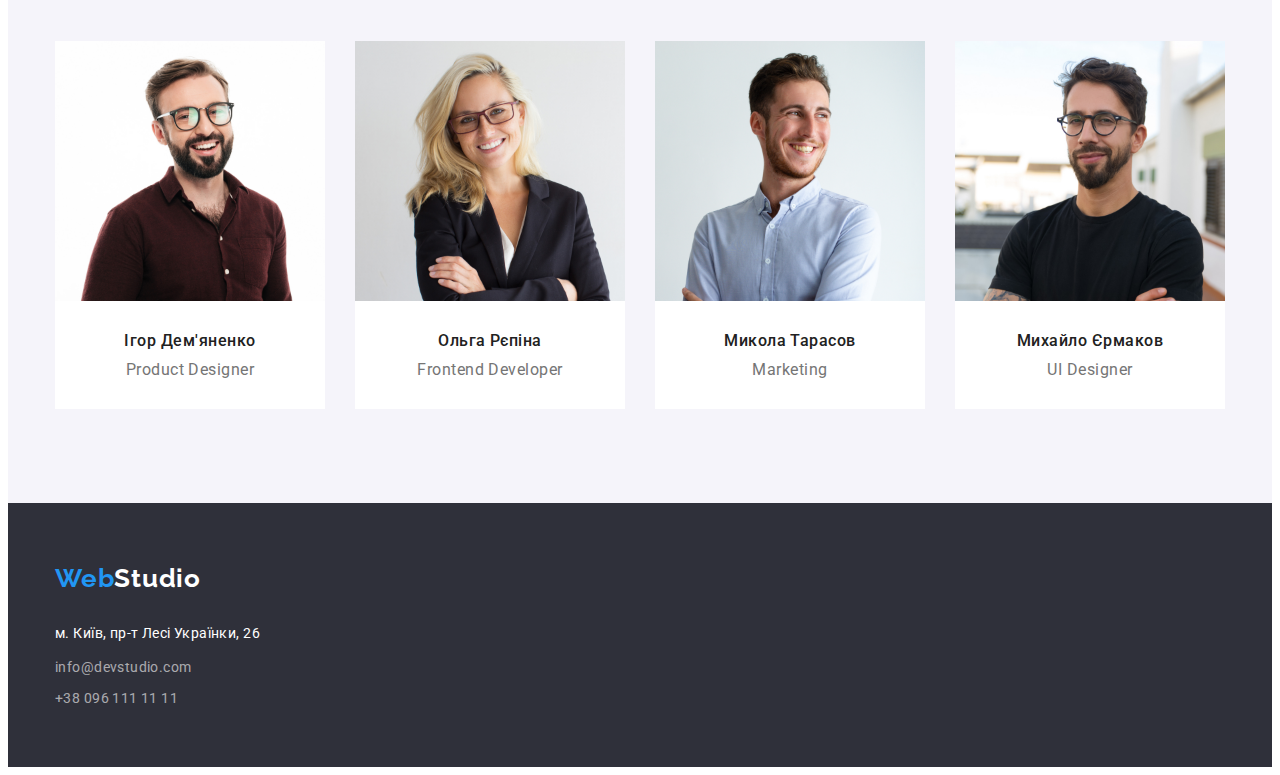
==== commit c4132560: "m" ====
--- a/index.html
+++ b/index.html
@@ -116,6 +116,7 @@
           <ul class="work-list">
             <li class="work-image">
               <img
+                class="work-pick"
                 src="./images/programming.jpg"
                 alt="programming"
                 width="370"
@@ -124,6 +125,7 @@
             </li>
             <li class="work-image">
               <img
+                class="work-pick"
                 src="./images/CreatingAplications.jpg"
                 alt="CreatingAplications"
                 width="370"
@@ -132,6 +134,7 @@
             </li>
             <li class="work-image">
               <img
+                class="work-pick"
                 src="./images/testing.jpg"
                 alt="testing"
                 width="370"
@@ -147,49 +150,53 @@
           <h2 class="our-team-title">Наша команда</h2>
           <ul class="team-list">
             <li class="human">
-              <div class="human-box">
-                <img
-                  src="./images/igor.jpg"
-                  alt="Ігор Дем'яненко"
-                  width="270"
-                  height="260"
-                />
+              <img
+                class="human-pick"
+                src="./images/igor.jpg"
+                alt="Ігор Дем'яненко"
+                width="270"
+                height="260"
+              />
+              <div class="human-box">
                 <h3 class="name">Ігор Дем'яненко</h3>
                 <p class="proffetion">Product Designer</p>
               </div>
             </li>
             <li class="human">
-              <div class="human-box">
-                <img
-                  src="./images/olga.jpg"
-                  alt="Ольга Рєпіна"
-                  width="270"
-                  height="260"
-                />
+              <img
+                class="human-pick"
+                src="./images/olga.jpg"
+                alt="Ольга Рєпіна"
+                width="270"
+                height="260"
+              />
+              <div class="human-box">
                 <h3 class="name">Ольга Рєпіна</h3>
                 <p class="proffetion">Frontend Developer</p>
               </div>
             </li>
             <li class="human">
-              <div class="human-box">
-                <img
-                  src="./images/mikola.jpg"
-                  alt="Микола Тарасов"
-                  width="270"
-                  height="260"
-                />
+              <img
+                class="human-pick"
+                src="./images/mikola.jpg"
+                alt="Микола Тарасов"
+                width="270"
+                height="260"
+              />
+              <div class="human-box">
                 <h3 class="name">Микола Тарасов</h3>
                 <p class="proffetion">Marketing</p>
               </div>
             </li>
             <li class="human">
-              <div class="human-box">
-                <img
-                  src="./images/michailo.jpg"
-                  alt="Михайло Єрмаков"
-                  width="270"
-                  height="260"
-                />
+              <img
+                class="human-pick"
+                src="./images/michailo.jpg"
+                alt="Михайло Єрмаков"
+                width="270"
+                height="260"
+              />
+              <div class="human-box">
                 <h3 class="name">Михайло Єрмаков</h3>
                 <p class="proffetion">UI Designer</p>
               </div>
@@ -201,11 +208,9 @@
     <!-- Floor -->
     <footer class="footer">
       <div class="conteiner">
-        <div class="logo-foot">
-          <a class="web-foot" href="/"
-            >Web<span class="studio-foot">Studio</span></a
-          >
-        </div>
+        <a class="web-foot" href="/"
+          >Web<span class="studio-foot">Studio</span></a
+        >
         <address class="address">
           <p class="addr">м. Київ, пр-т Лесі Українки, 26</p>
           <ul class="foot-link-list">
--- a/css/style.css
+++ b/css/style.css
@@ -273,18 +273,18 @@
   line-height: normal;
   letter-spacing: 1.08px;
   /*  */
-
-  margin: 0;
+  margin-top: 0;
+  margin-bottom: 50px;
 }
 
 .work-list {
   list-style: none;
   display: flex;
   margin: 0;
-  padding-top: 50px;
-  padding-bottom: 0;
-  padding-right: 0;
-  padding-left: 0;
+  padding: 0;
+}
+.work-pick {
+  display: block;
 }
 
 .work-list .work-image + .work-image {
@@ -293,22 +293,28 @@
 
 /* our team */
 
+.our-team {
+  background: #f5f4fa;
+  padding-top: 94px;
+  padding-bottom: 94px;
+}
+
 .team-list {
   list-style: none;
   display: flex;
   justify-content: space-between;
-  margin: 0;
-  padding-top: 50px;
-  padding-bottom: 94px;
-  padding-right: 0;
-  padding-left: 0;
+  margin-top: 50px;
+  margin-bottom: 0;
+  padding: 0;
+}
+
+.human-pick {
+  display: block;
 }
 
 .human-box {
-  display: block;
-  width: 270px;
-  height: 368px;
-  border-radius: 0px 0px 4px 4px;
+  padding-top: 30px;
+  padding-bottom: 30px;
   background: #fff;
 }
 
@@ -329,10 +335,6 @@
   margin-top: 0;
   margin-bottom: 0;
 }
-.our-team {
-  background: #f5f4fa;
-  padding-top: 94px;
-}
 
 .name {
   color: var(--text-color);
@@ -343,8 +345,8 @@
   font-weight: 500;
   line-height: normal;
   letter-spacing: 0.48px;
-  margin-top: 30px;
-  margin-bottom: 0;
+
+  margin: 0;
 }
 
 .proffetion {
@@ -365,13 +367,14 @@
 .foot-link-list {
   list-style: none;
   padding-left: 0;
-  margin: 0;
+  margin-top: 12px;
+  margin-bottom: 0;
 }
 
 .footer {
   background: #2f303a;
   padding-top: 60px;
-  padding-bottom: 94px;
+  padding-bottom: 60px;
 }
 
 .web-foot {
@@ -393,6 +396,7 @@
 
 .address {
   font-style: normal;
+  margin-top: 28px;
 }
 
 .addr {
@@ -402,11 +406,10 @@
   line-height: 24px;
   letter-spacing: 0.42px;
   /*  */
-  margin-top: 28px;
-  margin-bottom: 0;
-}
-
-.item-foot {
+  margin-bottom: 0;
+}
+
+.foot-link-list .item-foot + .item-foot {
   margin-top: 12px;
 }
 
@@ -486,6 +489,14 @@
   margin-bottom: 30px;
 }
 
+.project-pick {
+  display: block;
+}
+
+.name-box {
+  padding: 20px 24px 20px 24px;
+  margin: 0;
+}
 .project:nth-child(3n) {
   margin-right: 0;
 }
@@ -512,7 +523,7 @@
   line-height: 36px;
   letter-spacing: 1.08px;
   padding: 0;
-  margin: 20px 24px 4px 24px;
+  margin: 0;
 }
 
 .project-title {
@@ -522,5 +533,6 @@
   line-height: 30px;
   letter-spacing: 0.48px;
   padding: 0;
-  margin: 0px 24px 20px 24px;
-}
+  margin-top: 4px;
+  margin-bottom: 0;
+}
